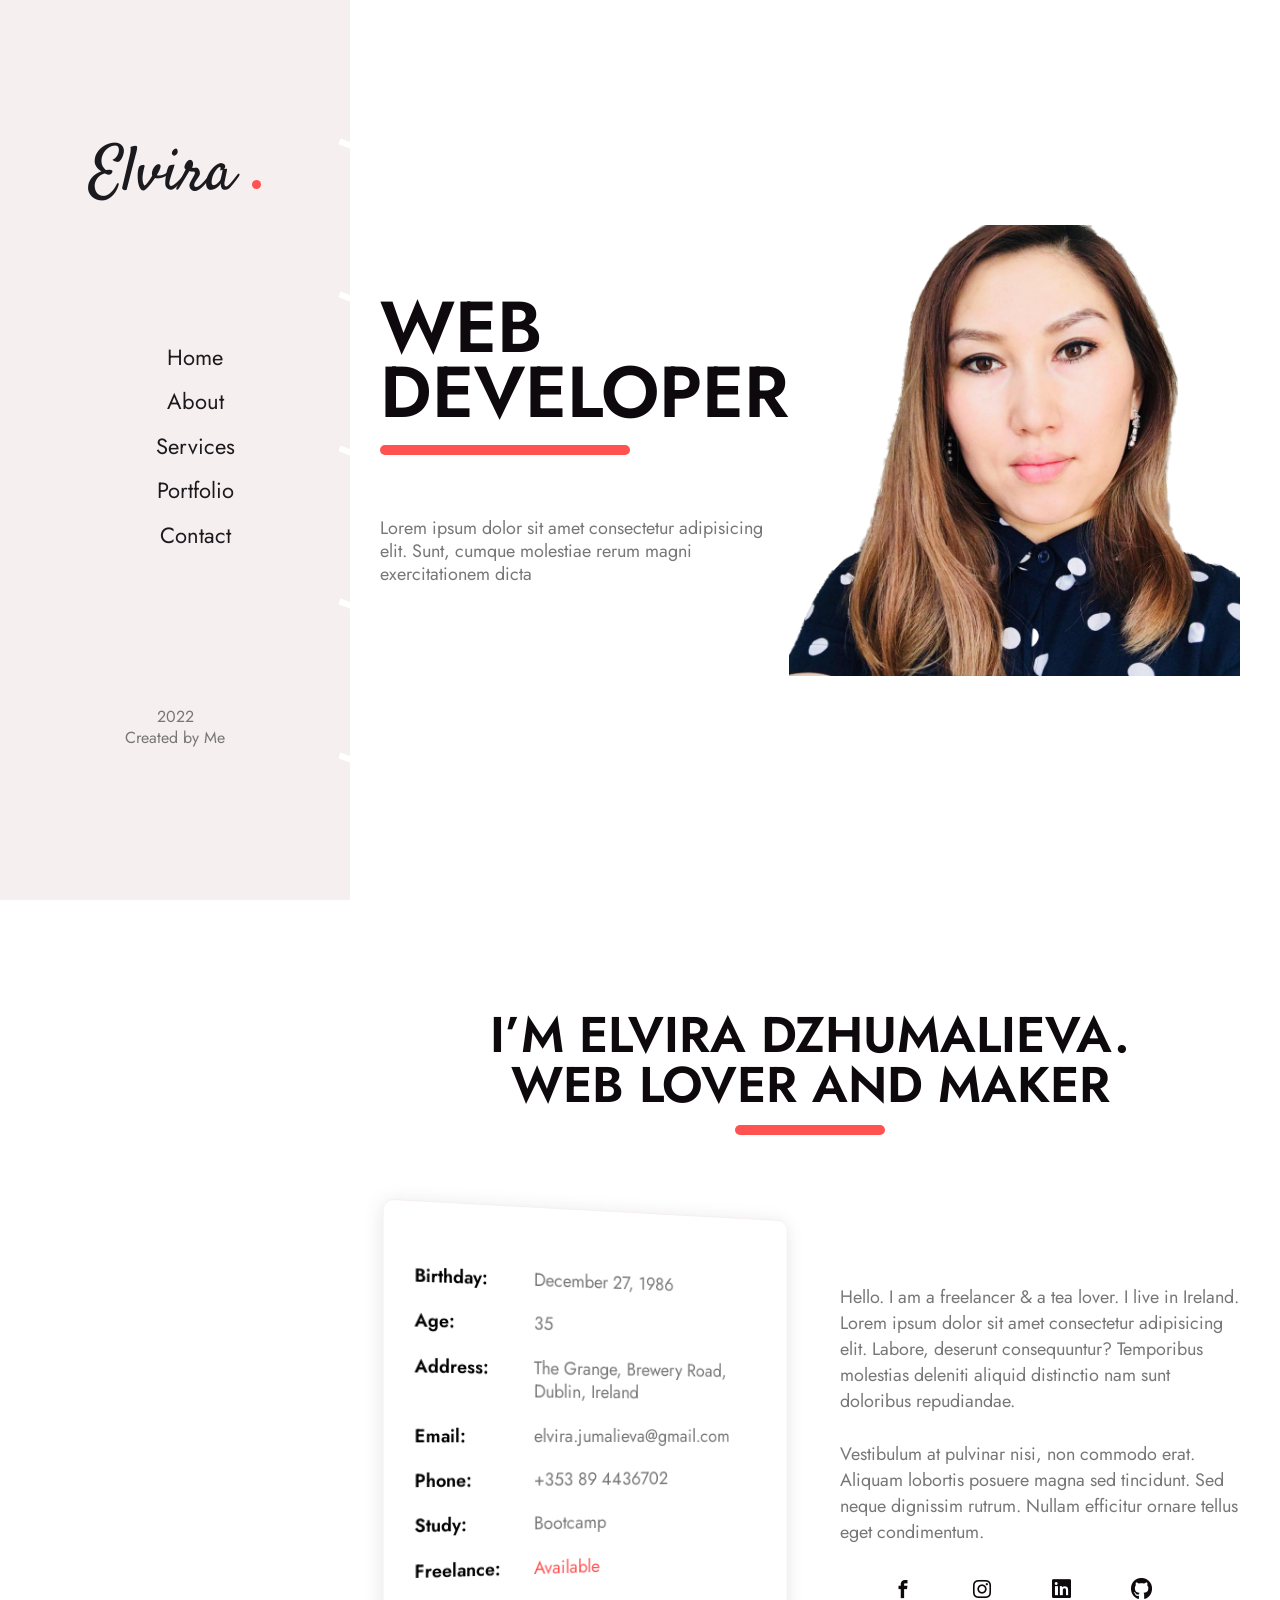
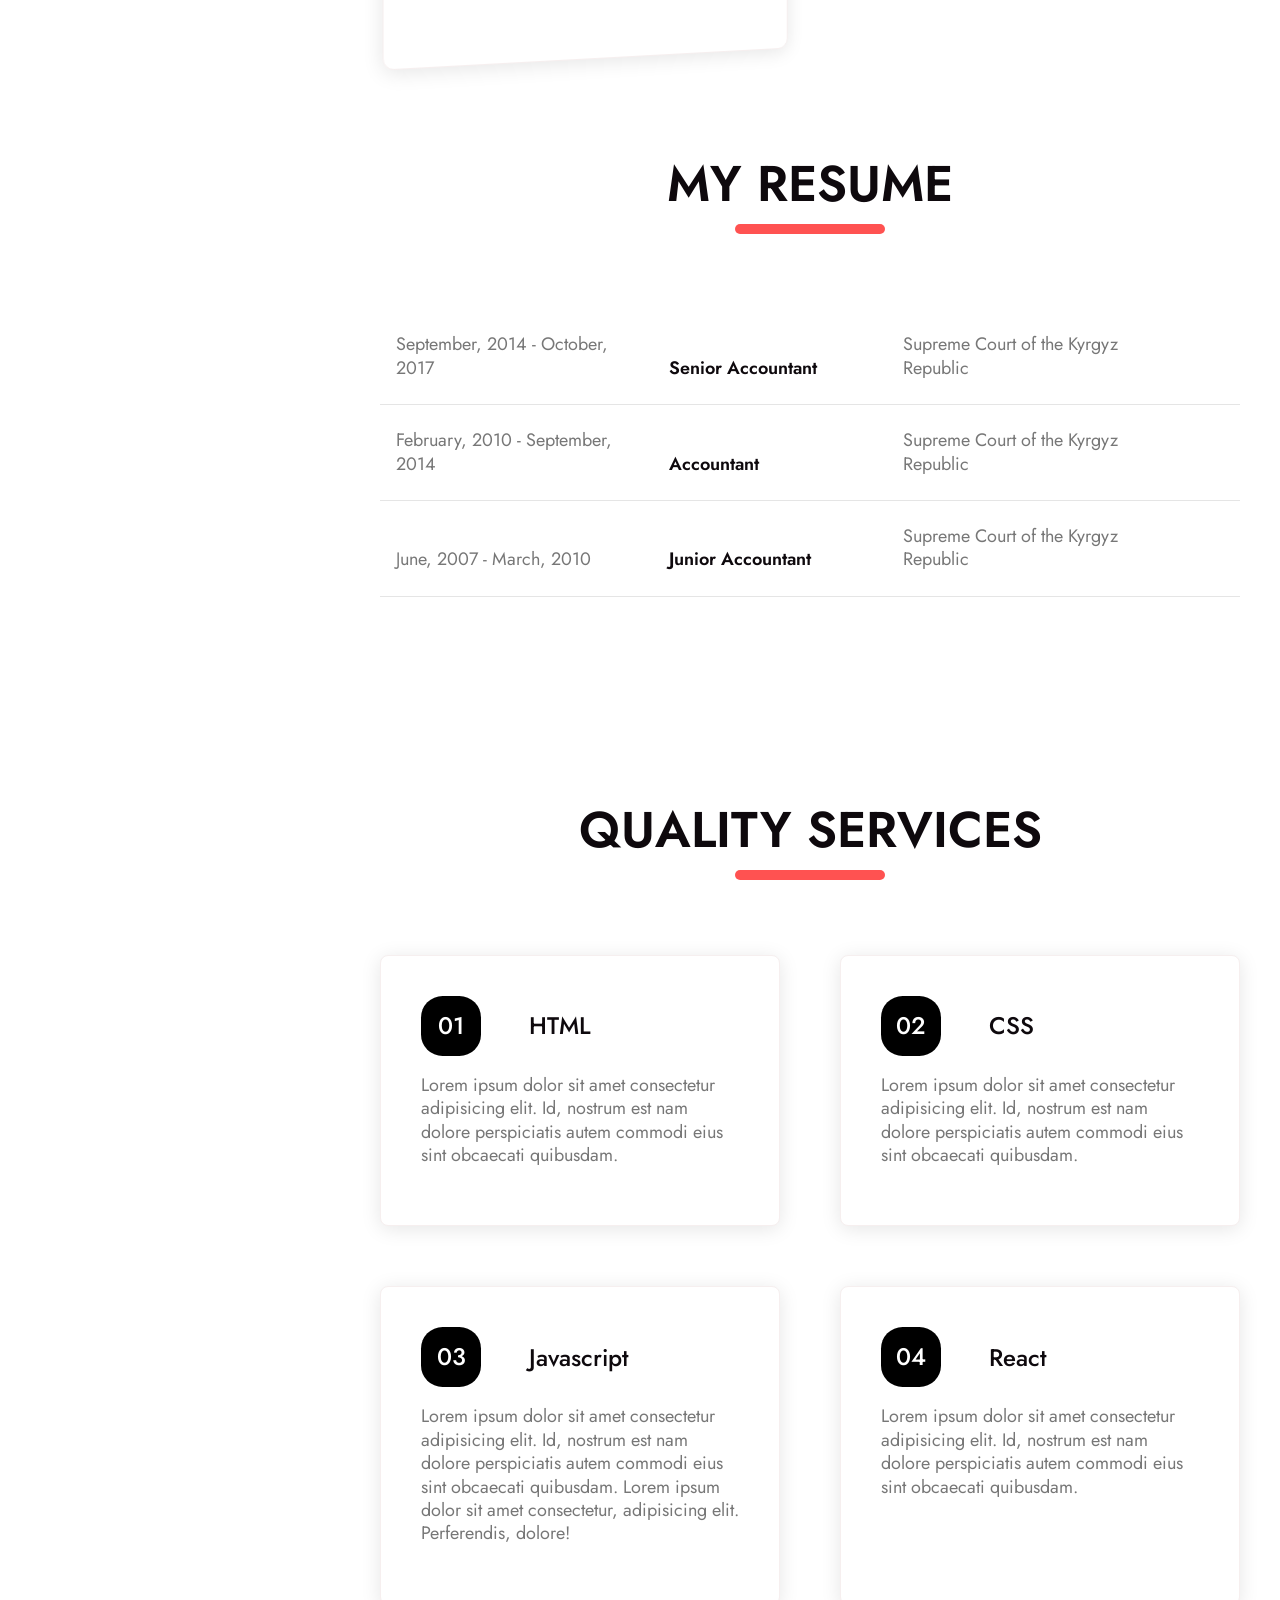
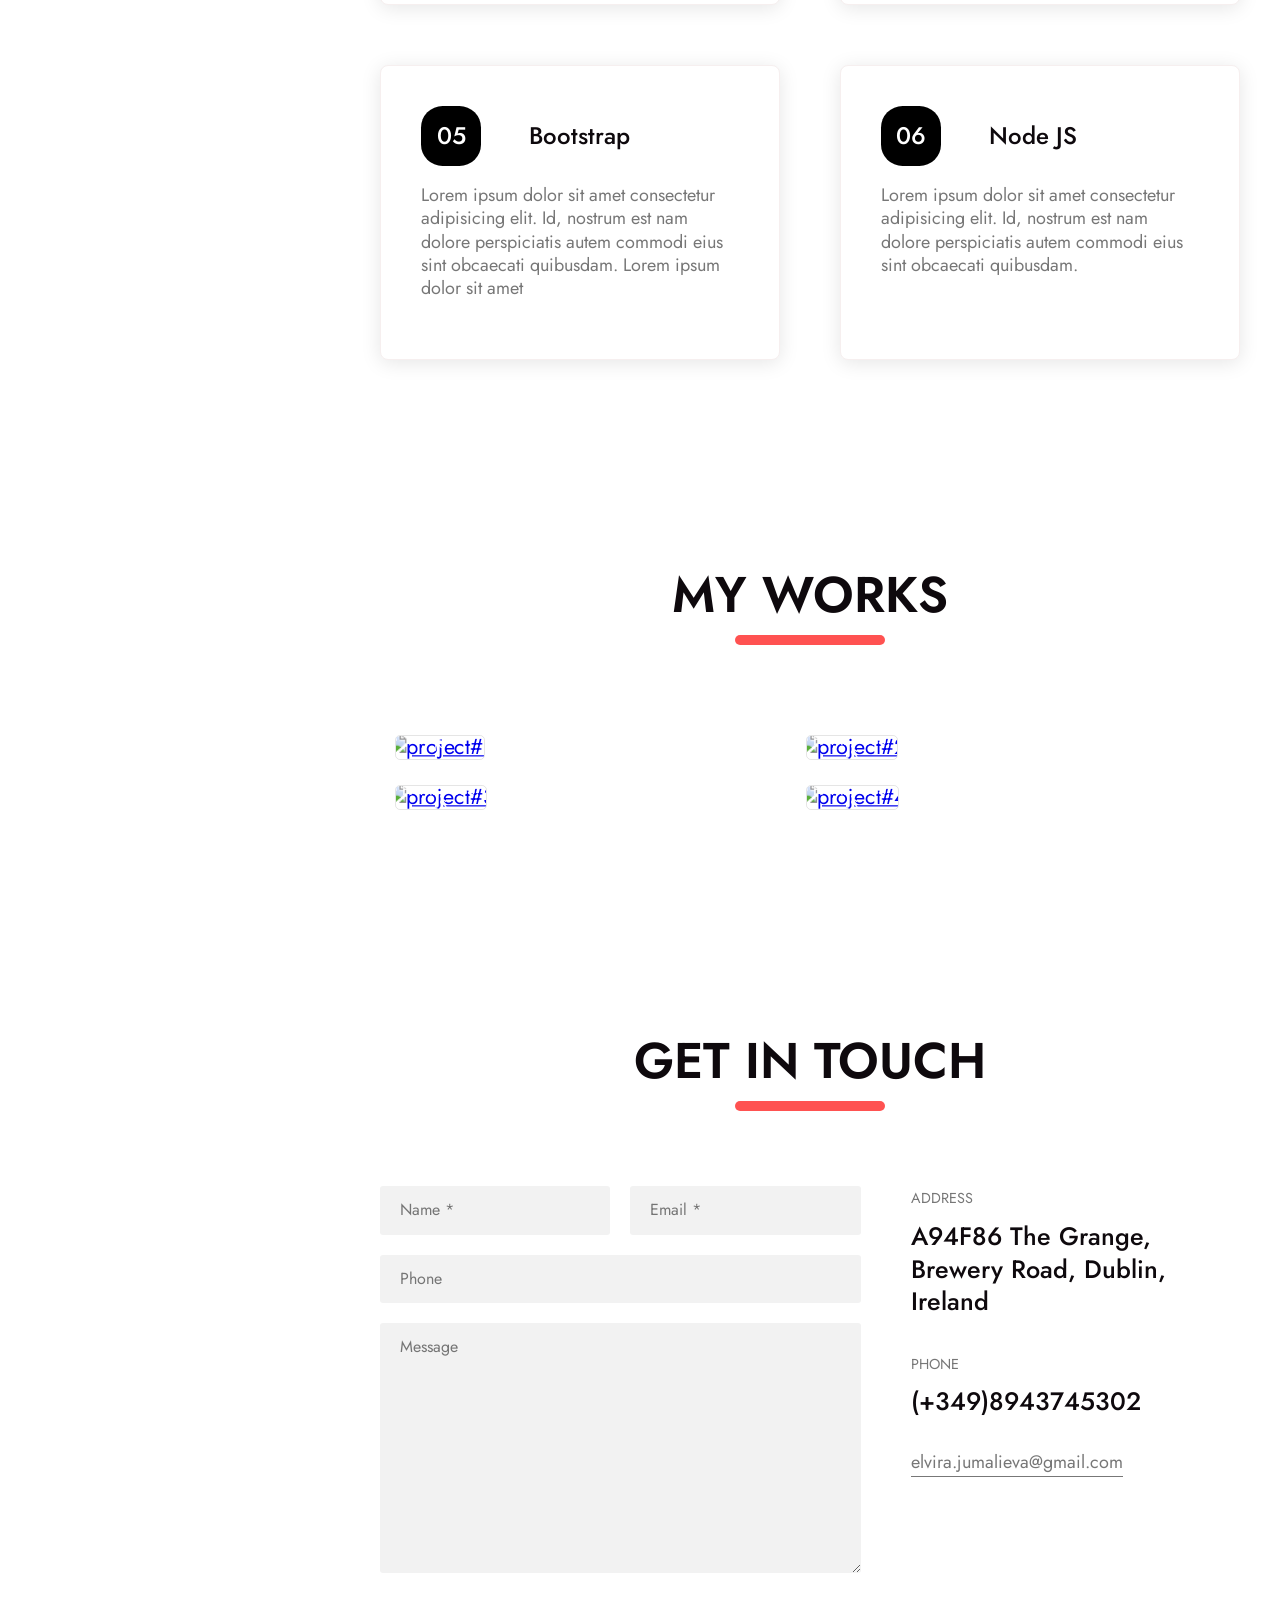
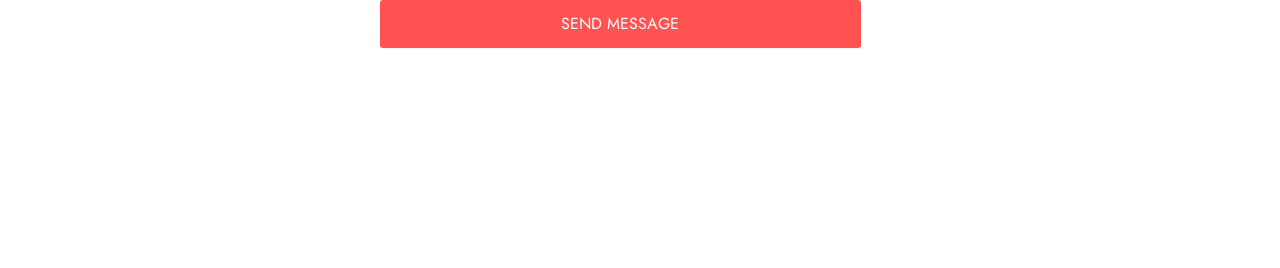
==== portfolio /index.html @ 75a678be "Changed some style" ====
<!DOCTYPE html>
<html lang="en">
  <head>
    <meta charset="UTF-8" />
    <meta http-equiv="X-UA-Compatible" content="IE=edge" />
    <meta name="viewport" content="width=device-width, initial-scale=1.0" />
    <title>Portfolio</title>
    <link rel="preconnect" href="https://fonts.googleapis.com" />
    <link rel="preconnect" href="https://fonts.gstatic.com" crossorigin />
    <link
      href="https://fonts.googleapis.com/css2?family=Jost:wght@400;600&family=Satisfy&display=swap"
      rel="stylesheet"
    />
    <link rel="stylesheet" href="css/style.css" />
    <link rel="stylesheet" href="css/normalize.css" />
    <link rel="stylesheet" href="css/media.css" />
    <link rel="stylesheet" href="fonts/icomoon/fonts.css" />
    <link
      rel="stylesheet"
      href="https://cdnjs.cloudflare.com/ajax/libs/font-awesome/6.1.2/css/all.min.css"
    />
  </head>
  <body>
    <aside class="sidebar">
      <div class="shifter">
        <ul>
          <li><span class="dot"></span></li>
          <li><span class="dot"></span></li>
          <li><span class="dot"></span></li>
          <li><span class="dot"></span></li>
          <li><span class="dot"></span></li>
          <li><span class="dot"></span></li>
          <li><span class="dot"></span></li>
          <li><span class="dot"></span></li>
          <li><span class="dot"></span></li>
        </ul>
      </div>
      <div class="sidebar-in">
        <div class="logo">
          <a class="logo-link" href="index.html">
            Elvira <span class="dot-header"></span>
          </a>
        </div>
        <div class="navigation">
          <ul>
            <li><a href="#home">home</a></li>
            <li><a href="#about">about</a></li>
            <li><a href="#services">services</a></li>
            <li><a href="#portfolio">portfolio</a></li>
            <li><a href="#contact">contact</a></li>
          </ul>
        </div>
        <div class="copyright">
          <p>
            2022 <br />
            Created by Me
          </p>
        </div>
      </div>
    </aside>
    <div class="content">
      <section id="home">
        <div class="container">
          <section class="section-home">
            <div class="home-left">
              <div class="title-holder">
                <h2>Web developer</h2>
              </div>
              <div class="home-left-stick">
                <span></span>
              </div>
              <div class="subtitle">
                <p>
                  Lorem ipsum dolor sit amet consectetur adipisicing elit. Sunt,
                  cumque molestiae rerum magni exercitationem dicta
                </p>
              </div>
            </div>
            <div class="home-right">
              <img
                src="images/30741524_1522421341202464_5599753840556507136_n.png"
                alt="it's me"
                width="500"
                height="500"
              />
            </div>
          </section>
        </div>
      </section>
      <section id="about">
        <div class="container">
          <div class="section-about">
            <div class="title-block">
              <div class="title-fixer">
                <h2>I’m Elvira Dzhumalieva. Web lover and maker</h2>
              </div>
            </div>
            <div class="about-content">
              <div class="about-left perspective-left">
                <div class="left-in">
                  <ul class="about-us">
                    <li>
                      <h5>
                        <span class="about-title">Birthday:</span>
                        <span>December 27, 1986</span>
                      </h5>
                    </li>
                    <li>
                      <h5>
                        <span class="about-title">Age:</span>
                        <span>35</span>
                      </h5>
                    </li>
                    <li>
                      <h5>
                        <span class="about-title">Address:</span>
                        <span>The Grange, Brewery Road, Dublin, Ireland</span>
                      </h5>
                    </li>
                    <li>
                      <h5>
                        <span class="about-title">Email:</span>
                        <span
                          ><a href="mailto:elvira.jumalieva@gmail.com"
                            >elvira.jumalieva@gmail.com</a
                          ></span
                        >
                      </h5>
                    </li>
                    <li>
                      <h5>
                        <span class="about-title">Phone:</span>
                        <span>+353 89 4436702</span>
                      </h5>
                    </li>
                    <li>
                      <h5>
                        <span class="about-title">Study:</span>
                        <span>Bootcamp</span>
                      </h5>
                    </li>
                    <li>
                      <h5>
                        <span class="about-title">Freelance:</span>
                        <span class="special">Available</span>
                      </h5>
                    </li>
                  </ul>
                </div>
              </div>
              <div class="about-right">
                <div class="about-me">
                  <p>
                    Hello. I am a freelancer & a tea lover. I live in Ireland.
                    Lorem ipsum dolor sit amet consectetur adipisicing elit.
                    Labore, deserunt consequuntur? Temporibus molestias deleniti
                    aliquid distinctio nam sunt doloribus repudiandae.
                  </p>
                  <p>
                    Vestibulum at pulvinar nisi, non commodo erat. Aliquam
                    lobortis posuere magna sed tincidunt. Sed neque dignissim
                    rutrum. Nullam efficitur ornare tellus eget condimentum.
                  </p>
                </div>
                <div class="learn-more">
                  <ul>
                    <li>
                      <a href="#" target="_blank"
                        ><span><i class="icon-facebook"></i></span
                      ></a>
                    </li>
                    <li>
                      <a href="#" target="_blank"
                        ><span><i class="icon-instagram"></i></span
                      ></a>
                    </li>
                    <li>
                      <a href="#" target="_blank"
                        ><span><i class="fa-brands fa-linkedin"></i></span
                      ></a>
                    </li>
                    <li>
                      <a href="#" target="_blank"
                        ><span><i class="fa-brands fa-github"></i></span
                      ></a>
                    </li>
                  </ul>
                </div>
              </div>
            </div>
          </div>
        </div>
      </section>
      <section id="resume">
        <div class="container">
          <div class="section-resume">
            <div class="title-block">
              <div class="title-fixer">
                <h2>
                  <span class="animated_text js_ready ready">
                    <span class="text">My resume </span>
                    <span class="line"></span>
                  </span>
                </h2>
              </div>
            </div>
            <div class="resume-list">
              <ul>
                <li class="resume-list-item">
                  <span class="left-text">September, 2014 - October, 2017</span>
                  <span class="middle-text">Senior Accountant</span>
                  <span class="right-text"
                    >Supreme Court of the Kyrgyz Republic</span
                  >
                </li>
                <li class="resume-list-item">
                  <span class="left-text">
                    February, 2010 - September, 2014</span
                  >
                  <span class="middle-text">Accountant</span>
                  <span class="right-text"
                    >Supreme Court of the Kyrgyz Republic</span
                  >
                </li>
                <li class="resume-list-item">
                  <span class="left-text">June, 2007 - March, 2010</span>
                  <span class="middle-text">Junior Accountant</span>
                  <span class="right-text"
                    >Supreme Court of the Kyrgyz Republic</span
                  >
                </li>
              </ul>
            </div>
          </div>
        </div>
      </section>
      <section id="services">
        <div class="container">
          <div class="section-services">
            <div class="title-block">
              <div class="title-fixer">
                <h2>
                  <span class="text">quality services </span>
                  <span class="line"></span>
                </h2>
              </div>
            </div>
            <div class="service-list">
              <ul class="list">
                <li class="list-item">
                  <a href="#">
                    <!-- <span><i class="icon-html5"></i></span>  -->

                    <h4><span class="counter">01</span>HTML</h4>
                    <p class="service-desctiption">
                      Lorem ipsum dolor sit amet consectetur adipisicing elit.
                      Id, nostrum est nam dolore perspiciatis autem commodi eius
                      sint obcaecati quibusdam.
                    </p>
                  </a>
                </li>
                <li class="list-item">
                  <a href="#">
                    <!-- <span><i class="icon-css3"></i></span> -->
                    <h4><span class="counter">02</span>CSS</h4>
                    <p class="service-desctiption">
                      Lorem ipsum dolor sit amet consectetur adipisicing elit.
                      Id, nostrum est nam dolore perspiciatis autem commodi eius
                      sint obcaecati quibusdam.
                    </p>
                  </a>
                </li>
                <li class="list-item">
                  <a href="#">
                    <!-- <span><i class="icon-javascript"></i></span> -->
                    <h4><span class="counter">03</span>Javascript</h4>
                    <p class="service-desctiption">
                      Lorem ipsum dolor sit amet consectetur adipisicing elit.
                      Id, nostrum est nam dolore perspiciatis autem commodi eius
                      sint obcaecati quibusdam. Lorem ipsum dolor sit amet
                      consectetur, adipisicing elit. Perferendis, dolore!
                    </p>
                  </a>
                </li>
                <li class="list-item">
                  <a href="#">
                    <!-- <span><i class="icon-react"></i></span> -->
                    <h4><span class="counter">04</span>React</h4>
                    <p class="service-desctiption">
                      Lorem ipsum dolor sit amet consectetur adipisicing elit.
                      Id, nostrum est nam dolore perspiciatis autem commodi eius
                      sint obcaecati quibusdam.
                    </p>
                  </a>
                </li>
                <li class="list-item">
                  <a href="#">
                    <!-- <span><i class="icon-bootstrap"></i> -->
                    <h4><span class="counter">05</span>Bootstrap</h4>
                    <p class="service-description">
                      Lorem ipsum dolor sit amet consectetur adipisicing elit.
                      Id, nostrum est nam dolore perspiciatis autem commodi eius
                      sint obcaecati quibusdam. Lorem ipsum dolor sit amet
                    </p>
                  </a>
                </li>
                <li class="list-item">
                  <a href="#">
                    <!-- <span><i class="icon-node-dot-js"></i> -->
                    <h4><span class="counter">06</span>Node JS</h4>
                    <p class="service-description">
                      Lorem ipsum dolor sit amet consectetur adipisicing elit.
                      Id, nostrum est nam dolore perspiciatis autem commodi eius
                      sint obcaecati quibusdam.
                    </p>
                  </a>
                </li>
              </ul>
            </div>
          </div>
        </div>
      </section>
      <section id="portfolio">
        <div class="container">
          <div class="section-portfolio">
            <div class="title-block">
              <div class="title-fixer">
                <h2>
                  <span class="animated_text js_ready ready">
                    <span class="text">My Works </span>
                    <span class="line"></span>
                  </span>
                </h2>
              </div>
            </div>
            <div class="portfolio-list">
              <ul class="list">
                <li class="list-item">
                  <a href="#" target="_blank" class="item">
                    <img
                      class="portfolio-img"
                      src="https://images.unsplash.com/photo-1516321318423-f06f85e504b3?ixlib=rb-1.2.1&ixid=MnwxMjA3fDB8MHxzZWFyY2h8Mnx8YnVzaW5lc3N8ZW58MHx8MHx8&auto=format&fit=crop&w=500&q=60"
                      alt="project#1"
                    />
                    <div class="project-overlay">
                      <span class="project-title">IRBP</span>
                      <span class="project-subt">html, css, js</span>
                    </div>
                  </a>
                </li>
                <li class="list-item">
                  <a href="#" target="_blank" class="item">
                    <img
                      src="https://media.istockphoto.com/photos/different-colorful-shapes-wooden-blocks-on-yellow-background-top-view-picture-id1167625993?k=20&m=1167625993&s=612x612&w=0&h=ul2_Cgc-mG_O6AHz7RN3X_gtW3DMQS0NTlLhQpVuV-4="
                      alt="project#2"
                    />
                    <div class="project-overlay">
                      <span class="project-title">Tetris game</span>
                      <span class="project-subt">html, css, js</span>
                    </div>
                  </a>
                </li>
                <li class="list-item">
                  <a href="#" target="_blank" class="item">
                    <img
                      src="https://media.istockphoto.com/photos/studying-foreign-languages-picture-id1318495173?k=20&m=1318495173&s=612x612&w=0&h=5LdOQaShqa4Hk92EX40jFBy1iJg0N1-qrO3eFbvlAWg="
                      alt="project#3"
                    />
                    <div class="project-overlay">
                      <span class="project-title">Lorem, ipsum.</span>
                      <span class="project-subt">html, css, js</span>
                    </div>
                  </a>
                </li>
                <li class="list-item">
                  <a href="#" target="_blank" class="item">
                    <img
                      src="https://images.unsplash.com/photo-1444653614773-995cb1ef9efa?ixlib=rb-1.2.1&ixid=MnwxMjA3fDB8MHxzZWFyY2h8MzZ8fGJ1c2luZXNzfGVufDB8fDB8fA%3D%3D&auto=format&fit=crop&w=500&q=60"
                      alt="project#4"
                    />
                    <div class="project-overlay">
                      <span class="project-title">Lorem, ipsum.</span>
                      <span class="project-subt">html, css, js</span>
                    </div>
                  </a>
                </li>
              </ul>
            </div>
          </div>
        </div>
      </section>
      <section id="contact">
        <div class="container">
          <div class="section-contact">
            <div class="title-block">
              <div class="title-fixer">
                <h2>
                  <span class="animated_text js_ready ready">
                    <span class="text">Get in touch </span>
                    <span class="line"></span>
                  </span>
                </h2>
              </div>
            </div>
            <div class="contact-footer">
              <div class="contact-footer-form">
                <form action="#">
                  <div class="nameEmail">
                    <input
                      id="name"
                      placeholder="Name *"
                      type="text"
                      required
                      name="fname"
                    />
                    <input
                      id="email"
                      placeholder="Email *"
                      type="email"
                      required
                      name="email"
                    />
                  </div>
                  <input type="tel" name="phone" placeholder="Phone" />
                  <textarea
                    name="message"
                    placeholder="Message"
                    class="message"
                  ></textarea>
                  <input type="submit" class="submit" value="send Message" />
                </form>
              </div>
              <div class="contact-footer-address">
                <div class="address-header">
                  <small>Address</small>
                  <h4>A94F86 The Grange, Brewery Road, Dublin, Ireland</h4>
                </div>
                <div class="address-middle">
                  <small>Phone</small>
                  <h4>(+349)8943745302</h4>
                </div>
                <div class="address-footer">
                  <a href="mailto:elvira.jumalieva@gmail.com"
                    >elvira.jumalieva@gmail.com</a
                  >
                </div>
              </div>
            </div>
          </div>
        </div>
      </section>
    </div>
    <script src="app.js"></script>
  </body>
</html>
---- portfolio /css/style.css ----
* {
  box-sizing: border-box;
}
html {
  scroll-behavior: smooth;
}
body {
  font-family: "Jost", sans-serif;
  font-size: 18px;
  line-height: 1.3;
  font-weight: 400;
  color: #777;
}
.container {
  max-width: 1280px;
  padding: 0 40px;
  margin: 0 auto;
}
img {
  max-width: 100%;
  height: 100%;
  object-fit: cover;
  display: block;
}

.sidebar {
  width: 350px;
  position: fixed;
  top: 0;
  left: 0;
  background-color: #f6efef;
  z-index: 20;
  padding: 15vh 20px;
  height: 100%;
}
.shifter ul {
  position: absolute;
  top: 0%;
  right: -1%;
  margin: 0;
  padding: 0;
}
.shifter ul li {
  list-style-type: none;
  padding-top: 130px;
}
.shifter ul li .dot {
  display: inline-block;
  height: 6px;
  width: 15px;
  background-color: #fff;
  transform: rotate(20deg);
}
.sidebar-in {
  display: flex;
  flex-direction: column;
  justify-content: space-between;
  align-items: center;
  text-align: center;
  height: 100%;
}
h2 {
  margin: 0;
}

.dot-header {
  display: inline-block;
  height: 9px;
  width: 9px;
  border-radius: 50%;
  background-color: #ff5251;
}
.logo-link {
  font-family: "Satisfy", cursive;
  font-size: 3.5em;
  text-decoration: none;
  color: #1b1a1f;
}
.navigation ul {
  margin: 0;
}
.navigation ul li {
  list-style: none;
  margin-bottom: 1rem;
}
.sidebar .navigation ul li a {
  text-decoration: none;
  font-size: 22px;
  color: #1b1a1f;
  text-transform: capitalize;
}
.copyright p {
  font-size: 16px;
}

/*                                 HOME                     */
.content {
  padding-left: 340px;
}

.section-home {
  display: flex;
  align-items: center;
}
.section-home .home-left {
  display: flex;
  flex-direction: column;
  width: 52%;
  justify-content: center;
  min-height: 100vh;
}
.section-home h2 {
  font-weight: 600;
  font-size: 4em;
  text-transform: uppercase;
  line-height: 0.9;
  color: #0e090d;
  margin-bottom: 20px;
}
.home-left-stick span {
  display: block;
  border-radius: 25px;
  width: 250px;
  height: 10px;
  background-color: #ff5251;
  max-width: 62%;
  margin-bottom: 44px;
}
/*                                  ABOUT                                     */
.section-about {
  padding: 110px 0 0 0;
}

.title-block {
  margin-bottom: 70px;
}
.title-block h2 {
  margin: 0;
  padding: 0;
  font-size: calc(30px + 1.57vw);
  line-height: 1;
  font-weight: 600;
  text-transform: uppercase;
  color: #0e090d;
  text-align: center;
}
.title-block .title-fixer {
  position: relative;
  max-width: 720px;
  margin: 0 auto;
  padding-bottom: 30px;
}
.title-block .title-fixer::after {
  content: "";
  position: absolute;
  left: 50%;
  bottom: 0;
  transform: translate(-50%, -50%);
  border-radius: 25px;
  width: 150px;
  height: 10px;
  background-color: #ff5251;
}
.section-about .about-content {
  display: flex;
  align-items: center;
  width: 100%;
}
.section-about .about-left {
  width: 50%;
  padding-right: 30px;
  border: 1px solid #f6efef;
  border-radius: 0.6em;
  box-shadow: 0 3px 20px rgb(0 0 0 / 0.1);
  background-color: #fff;
}
.perspective-left {
  transform: perspective(1500px) rotateY(20deg);
  transition: transform 1s ease 0s;
}
.perspective-left:hover {
  transform: perspective(3000px) rotateY(0deg);
}

.section-about .left-in {
  padding: 60px 30px 60px;
}
.section-about .about-left ul {
  margin: 0;
  padding: 0;
  list-style-type: none;
}
.section-about .about-left li {
  margin-bottom: 20px;
}
.section-about .about-left h5 {
  display: flex;
  font-size: 18px;
  font-weight: 600;
  margin: 0;
}
.section-about .about-left .about-title {
  display: inline-block;
  color: #000;
  min-width: 100px;
  margin-right: 20px;
  font-weight: 600;
}
.section-about .about-left span {
  color: #777;
  font-weight: 400;
}
.section-about .about-left a {
  text-decoration: none;
  color: currentColor;
  border-bottom: 1px solid transparent;
}
.section-about .about-left .about-us span a:hover {
  border-bottom-color: #000;
  color: #000;
}
.about-left .about-us .special {
  color: #ff5251;
}
.section-about .about-right {
  width: 50%;
  padding-left: 30px;
}

.section-about .about-me {
  padding-bottom: 33px;
}
.about-me p {
  font-size: 18px;
  font-weight: 400;
  color: #777;
  line-height: 26px;
  margin-bottom: 27px;
}
.about-me p:last-child {
  margin-bottom: 0;
}
.learn-more ul {
  margin: 0;
  padding: 0;
}
.learn-more li {
  display: inline-block;
  padding-left: 3em;
}
.learn-more a {
  position: relative;
  color: #0e090d;
  text-decoration: none;
  display: block;
  width: 20px;
  height: 20px;
}
.fa-github,
.fa-linkedin {
  font-size: 22px;
}
.learn-more a:hover {
  color: #fff;
}
.learn-more a span {
  position: relative;
  z-index: 5;
}
.learn-more a::after {
  position: absolute;
  border-radius: 50%;
  content: "";
  top: -11px;
  left: -11px;
  bottom: -11px;
  right: -11px;
  background-color: transparent;
  transition: all 0.4s ease;
  z-index: 2;
  transform: scale(0.8);
}
.learn-more a:hover:after {
  background-color: #0e090d;
  transform: scale(1);
}
/*                                     SERVICE                                  */
.section-services {
  padding: 150px 0 0 0;
}
.section-services .list {
  list-style-type: none;
  display: flex;
  flex-wrap: wrap;
  margin: 0;
  padding: 0;
}
.section-services .list-item {
  width: 50%;
  margin-bottom: 60px;
}

.section-services .list-item:nth-of-type(even) {
  padding-left: 30px;
}
.section-services .list-item:nth-of-type(odd) {
  padding-right: 30px;
}

.section-services .list-item a {
  text-decoration: none;
  display: inline-block;
  color: #777;
  padding: 40px;
  border: 1px solid #f6efef;
  border-radius: 0.5rem;
  background-color: #fff;
  height: 100%;
  box-shadow: 0 3px 20px rgb(0 0 0 / 0.1);
  border-radius: 8px;
}
.section-services .list-item a:hover {
  box-shadow: 0 3px 15px rgb(0 0 0 / 0.2);
}
.list-item h4 {
  margin: 0;
  font-weight: 500;
  font-size: 24px;
  width: 100%;
  margin-bottom: 17px;
  color: #0e090d;
  display: flex;
  align-items: center;
  gap: 2em;
}
.list-item h4 .counter {
  display: inline-block;
  background-color: #000;
  color: #fff;
  width: 60px;
  height: 60px;
  border-radius: 0.9em;
  line-height: 60px;
  text-align: center;
}
.icon-html5,
.icon-node-dot-js,
.icon-bootstrap,
.icon-react,
.icon-javascript,
.icon-css3 {
  position: relative;
  font-size: 50px;
  top: 17%;
  left: 16%;
}
.icon-javascript,
.icon-bootstrap,
.icon-node-dot-js {
  left: 7%;
}
/*                                     RESUME                                  */
.section-resume {
  padding: 100px 0 40px 0;
}
.resume-list ul {
  padding: 0;
}
.resume-list li {
  list-style: none;
  padding: 1.5rem 1rem;
  border-bottom: 1px solid #e5e5e5;
  transition: all 0.75s ease-in-out;
}
.resume-list .middle-text {
  font-weight: 600;
  color: #0e090d;
  padding-left: 20px;
}

.resume-list li > span {
  display: inline-block;
  width: 30%;
}

.resume-list ul li:hover {
  background-color: #f6efef;
  cursor: pointer;
}

/*                        PORTFOLIO                              */
.section-portfolio {
  padding: 150px 0 55px;
}
.portfolio-list {
  padding: 15px;
}
.portfolio-list .item {
  display: inline-block;
  position: relative;
  max-width: 500px;
  max-height: 500px;
  border: 1px solid rgb(0, 0, 0, 0.1);
  border-radius: 5px;
  text-align: center;
  overflow: hidden;
}
.portfolio-list .item img {
  transform: scale(1.2);
}
.portfolio-list .item .project-overlay {
  width: 100%;
  height: 100%;
  background-color: rgba(0, 0, 0, 0.7);
  position: absolute;
  top: -100%;
  left: 0;
  transition: all 0.6s ease-in-out;
}
.portfolio-list .item:hover .project-overlay {
  top: 0;
}
.portfolio-list .item:hover img {
  transform: scale(1);
  transition: all 0.6s ease-in-out;
}
.portfolio-list .item:hover {
  overflow: hidden;
}

.portfolio-list .list {
  margin: 0;
  padding: 0;
  list-style-type: none;
  display: flex;
  flex-wrap: wrap;
  gap: 1em 0.7em;
}
.portfolio-list .list li {
  width: 48%;
}

.item .portfolio-img {
  border-radius: 5px;
  display: block;
}
.project-overlay {
  display: flex;
  flex-direction: column;
  justify-content: center;
  align-items: center;
}
.project-title,
.project-subt {
  margin-bottom: 9px;
  display: block;
  color: #fff;
  line-height: 1;
  text-transform: uppercase;
}
.project-title {
  font-size: 24px;
}
.project-subt {
  font-size: 15px;
}

/*                            CONTACT                                        */
.section-contact {
  padding: 150px 0 200px 0;
}
.contact-footer {
  display: flex;
}

.contact-footer-form {
  width: 100%;
}

.nameEmail {
  display: flex;
}
#name,
#email {
  width: 50%;
}
#email {
  margin-left: 20px;
}
.contact-footer-form input {
  background-color: #f2f2f2;
  width: 100%;
  padding: 15px 20px;
  margin-bottom: 20px;
  border: none;
  border-radius: 3px;
  font-size: 1rem;
  font-weight: 400;
}
.contact-footer-form textarea {
  width: 100%;
  padding: 15px 20px;
  background-color: #f2f2f2;
  border: none;
  border-radius: 3px;
  min-height: 250px;
  max-height: 500px;
  font-size: 1rem;
  font-weight: 400;
}
.contact-footer-form input[type="submit"] {
  background-color: #ff5251;
  color: #fffeff;
  text-transform: uppercase;
  margin-top: 20px;
}

.contact-footer-address {
  padding-left: 50px;
}
.contact-footer-address small {
  margin: 0;
  text-transform: uppercase;
}
.contact-footer-address h4 {
  color: #0e090d;
  font-size: 1.4em;
  font-weight: 500;
  margin-top: 10px;
}

.contact-footer-address a {
  color: #777;
  padding-bottom: 1px;
  border-bottom: 1px solid #777;
  text-decoration: none;
}
---- portfolio /css/media.css ----
@media screen and (max-width: 1024px) {
  .sidebar {
    display: none;
  }
  .content {
    padding-left: 20px;
  }
}
---- portfolio /fonts/icomoon/fonts.css ----
@font-face {
  font-family: "icomoon";
  src: url("fonts/icomoon.eot?vk9i86");
  src: url("fonts/icomoon.eot?vk9i86#iefix") format("embedded-opentype"),
    url("fonts/icomoon.ttf?vk9i86") format("truetype"),
    url("fonts/icomoon.woff?vk9i86") format("woff"),
    url("fonts/icomoon.svg?vk9i86#icomoon") format("svg");
  font-weight: normal;
  font-style: normal;
  font-display: block;
}

[class^="icon-"],
[class*=" icon-"] {
  /* use !important to prevent issues with browser extensions that change fonts */
  font-family: "icomoon" !important;
  speak: never;
  font-style: normal;
  font-weight: normal;
  font-variant: normal;
  text-transform: none;
  line-height: 1;

  /* Better Font Rendering =========== */
  -webkit-font-smoothing: antialiased;
  -moz-osx-font-smoothing: grayscale;
}

.icon-node-dot-js:before {
  content: "\e900";
  color: #393;
}
.icon-bootstrap:before {
  content: "\e901";
  color: #563d7c;
}
.icon-react:before {
  content: "\e902";
  color: #61dafb;
}
.icon-javascript:before {
  content: "\e903";
  color: #f7df1e;
}
.icon-css3:before {
  content: "\e904";
  color: #1572b6;
}
.icon-html5:before {
  content: "\e905";
  color: #e34f26;
}
.icon-facebook:before {
  content: "\ea90";
}
.icon-instagram:before {
  content: "\ea92";
}
.icon-twitter:before {
  content: "\ea96";
}
.icon-github:before {
  content: "\eab0";
}
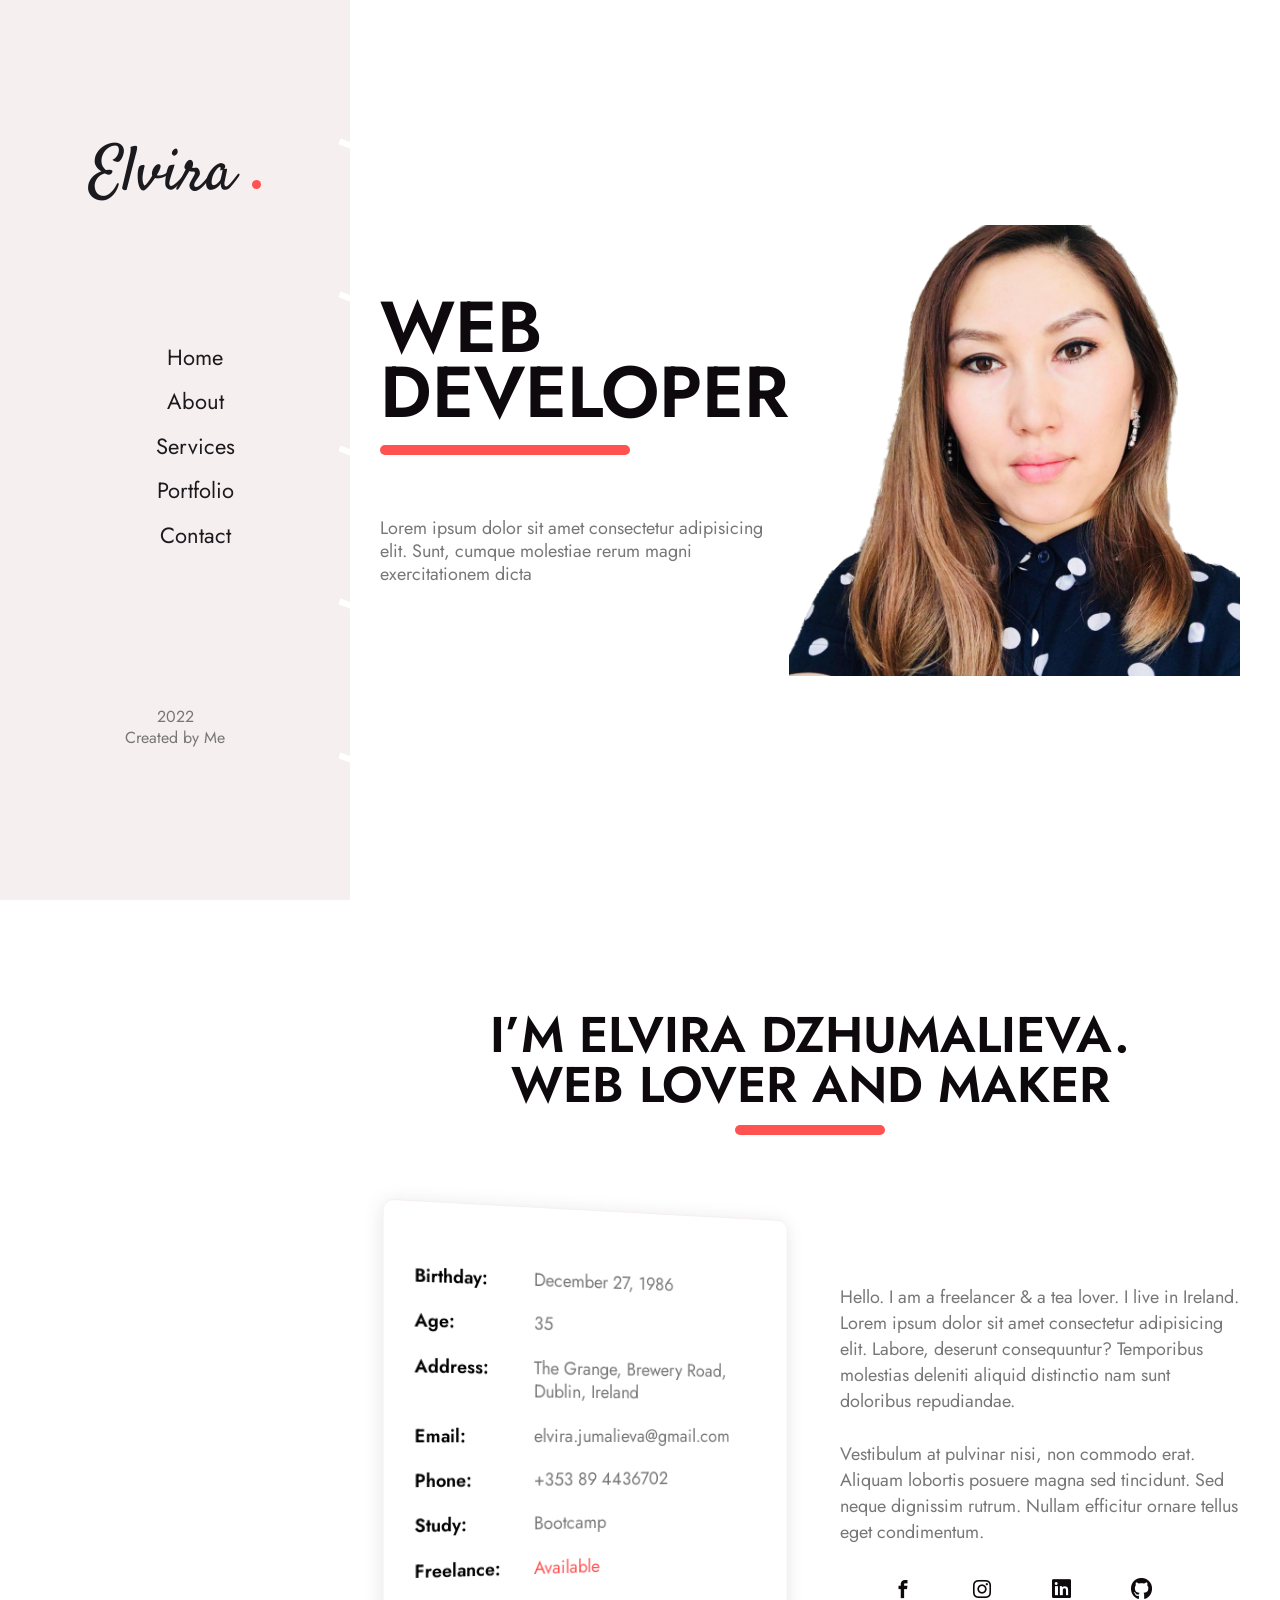
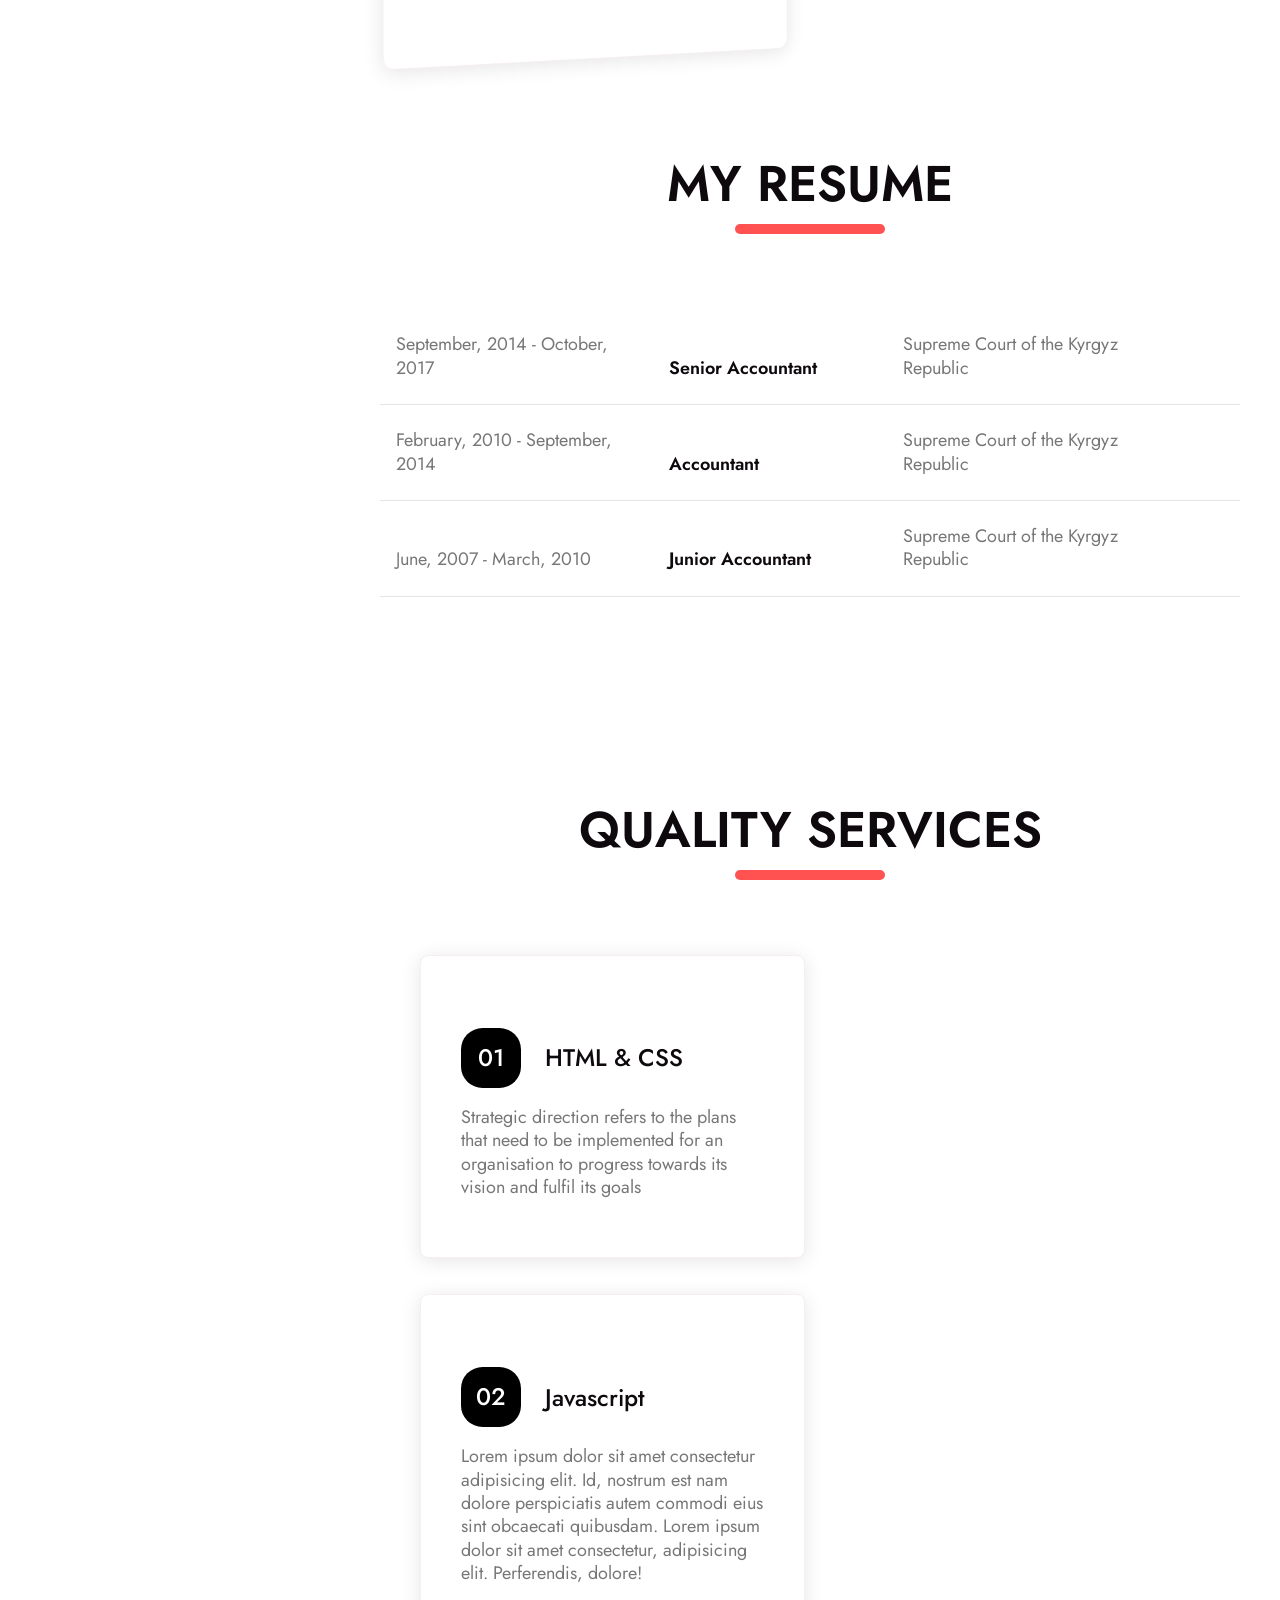
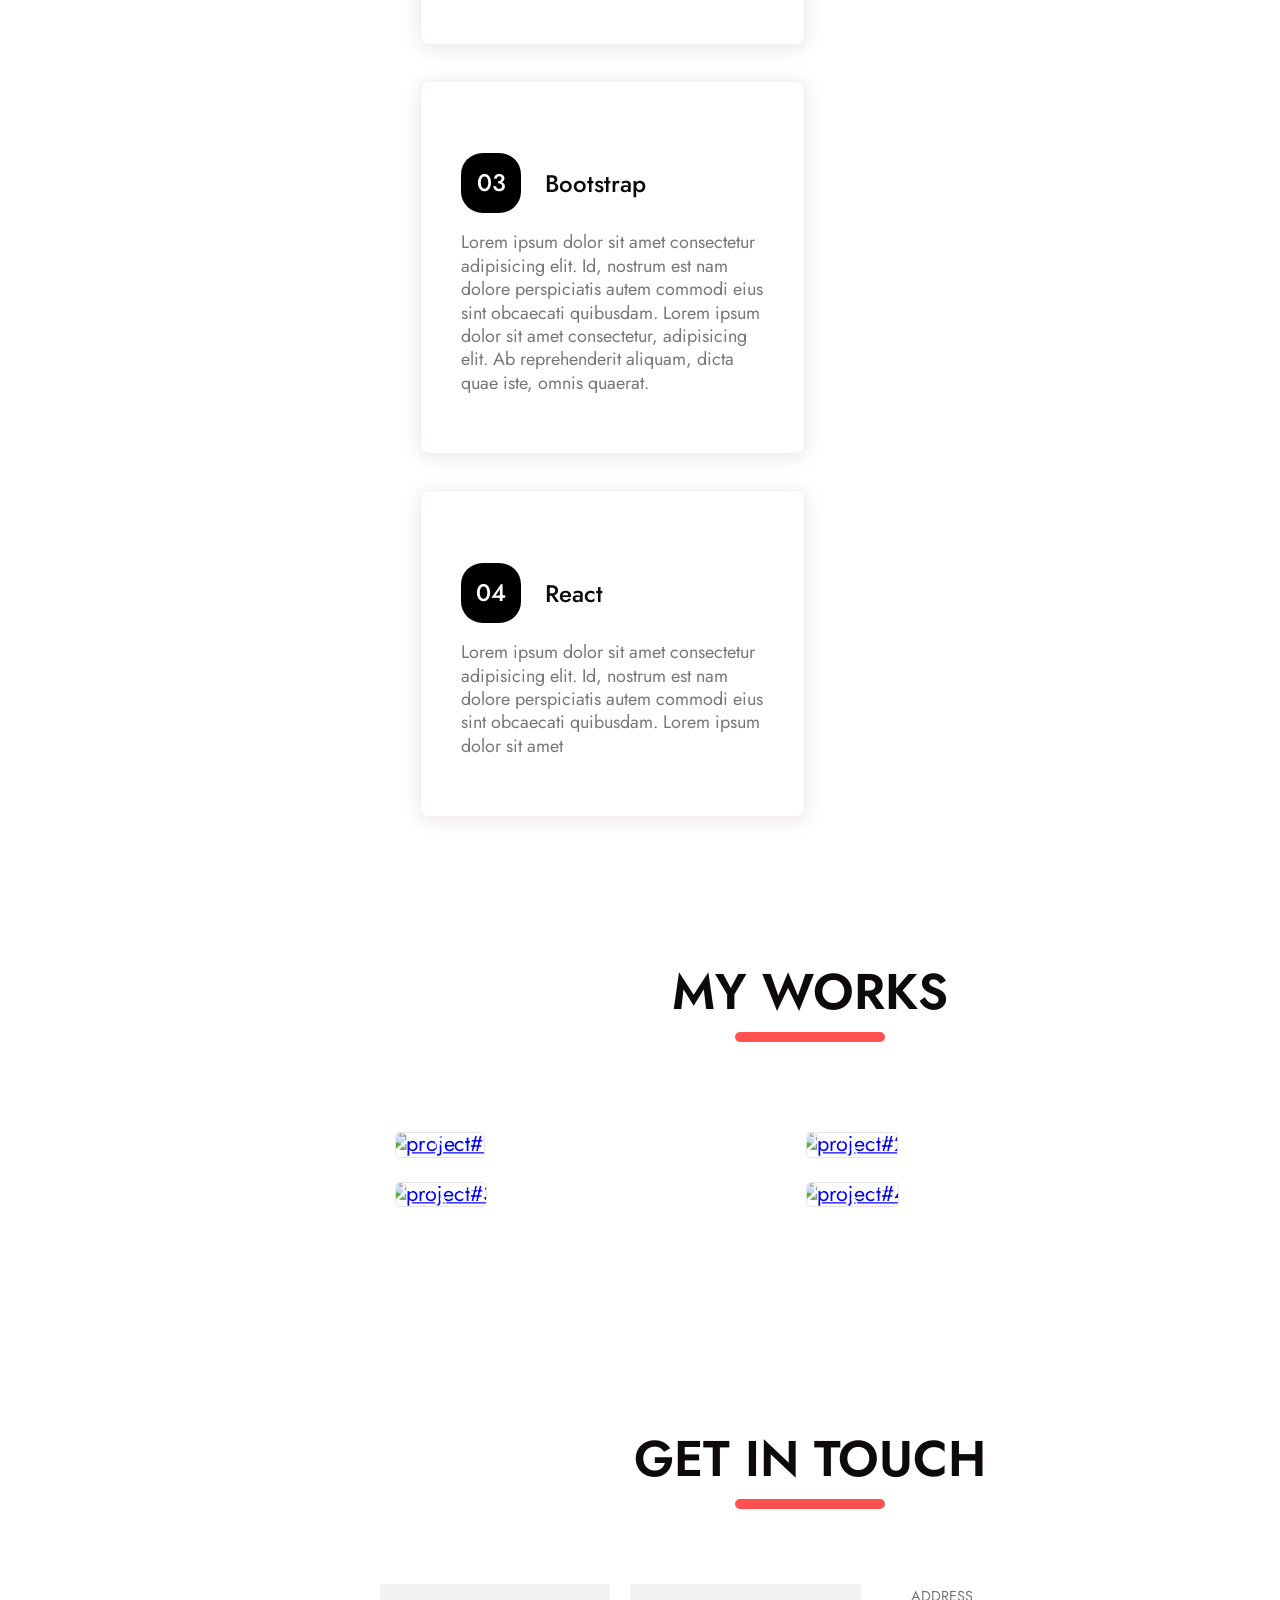
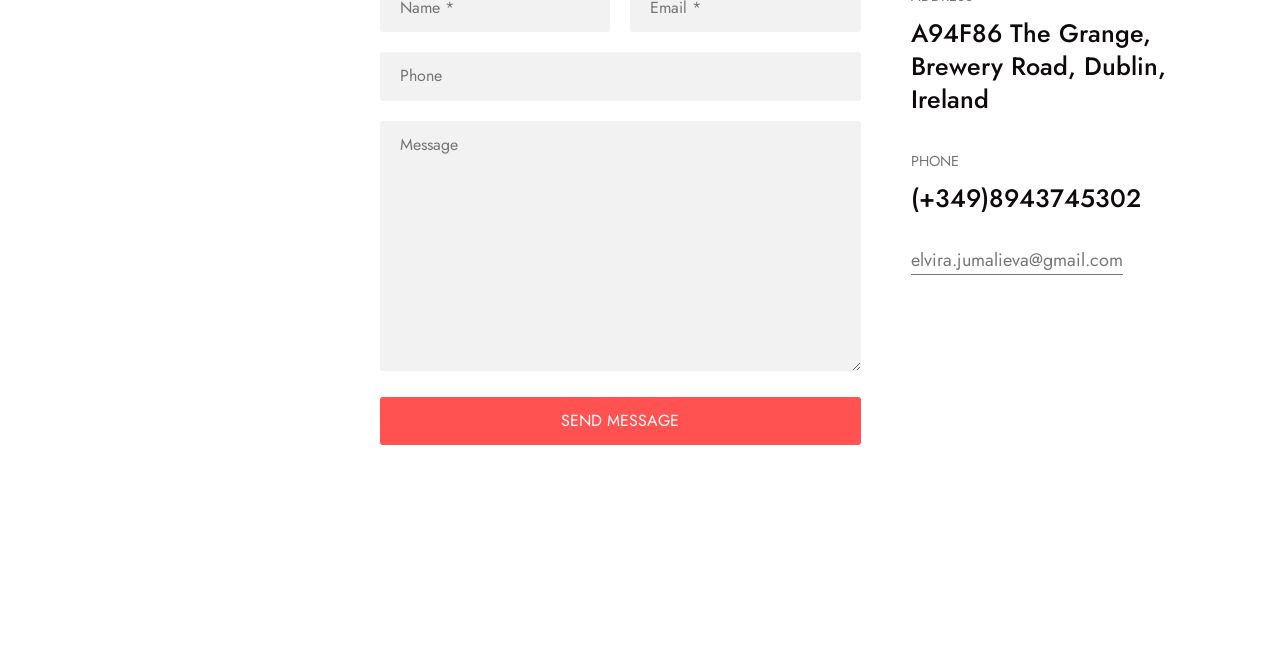
==== commit 35997b52: "Add js to the block Services" ====
--- a/portfolio /index.html
+++ b/portfolio /index.html
@@ -245,78 +245,119 @@
                 </h2>
               </div>
             </div>
-            <div class="service-list">
-              <ul class="list">
-                <li class="list-item">
-                  <a href="#">
-                    <!-- <span><i class="icon-html5"></i></span>  -->
-
-                    <h4><span class="counter">01</span>HTML</h4>
-                    <p class="service-desctiption">
-                      Lorem ipsum dolor sit amet consectetur adipisicing elit.
-                      Id, nostrum est nam dolore perspiciatis autem commodi eius
-                      sint obcaecati quibusdam.
+            <div class="service-lists">
+              <ul class="service-list">
+                 <li class="service-list-item" data-content = "content-1">
+                   <h4><span class="counter">01</span>HTML & CSS</h4>
+                   <p class="service-description">
+                     Strategic direction refers to the plans that need to be implemented for an organisation to progress towards its vision and fulfil its goals
+                   </p>
+                 </li>
+                 <li class="service-list-item" data-content = "content-2">
+                     <h4><span class="counter">02</span>Javascript</h4>
+                     <p class="service-description">
+                       Lorem ipsum dolor sit amet consectetur adipisicing elit. Id,
+                       nostrum est nam dolore perspiciatis autem commodi eius sint
+                       obcaecati quibusdam. Lorem ipsum dolor sit amet consectetur,
+                       adipisicing elit. Perferendis, dolore!
+                     </p>
+                   </a>
+                 </li>
+                 <li class="service-list-item" data-content = "content-3">
+                     <h4><span class="counter">03</span>Bootstrap</h4>
+                     <p class="service-description">
+                       Lorem ipsum dolor sit amet consectetur adipisicing elit. Id,
+                       nostrum est nam dolore perspiciatis autem commodi eius sint
+                       obcaecati quibusdam.
+                       Lorem ipsum dolor sit amet consectetur, adipisicing elit. Ab reprehenderit aliquam, dicta quae iste, omnis quaerat.
+                     </p>
+                   </a>
+                 </li>
+                 <li class="service-list-item" data-content = "content-4">
+                     <h4><span class="counter">04</span>React</h4>
+                     <p class="service-description">
+                       Lorem ipsum dolor sit amet consectetur adipisicing elit. Id,
+                       nostrum est nam dolore perspiciatis autem commodi eius sint
+                       obcaecati quibusdam. Lorem ipsum dolor sit amet
+                     </p>
+                   </a>
+                 </li>
+               </ul>
+               <div class="content-list">
+                 <div class="content-inner" id="content-1">
+                     <h3>HTML & CSS</h3>
+                     <p>Creating a solid strategy that outlines your company's direction can help you increase its efficiency, lower stress and help improve its profitability. Knowing the various types of strategic direction can help you create a more comprehensive strategic direction overall. In this article, we define strategic direction, list the types of strategic direction and provide you with the steps for setting a strategic direction.</p>
+                     <p>Strategic direction refers to the foundational ideas or actions that allow for greater consistency in strategy over time. It ultimately helps a company achieve its vision and helps it fulfill the goals of its organizational strategy. It also helps unite a company's strategies and provides for greater stability into the future. When an organization has a strategic direction, it helps determine the company's objectives and how it plans to accomplish them, it helps determine the required resources and it helps identify how an organization needs to operate in order to find success.
+                     </p>
+                     <p>Lorem ipsum dolor, sit amet consectetur adipisicing elit. Blanditiis, incidunt. Magnam itaque recusandae temporibus accusamus. Vel soluta, temporibus ducimus eligendi enim autem voluptatem molestias ipsa expedita amet reprehenderit perferendis dignissimos!</p>
+                     <p>Lorem ipsum dolor, sit amet consectetur adipisicing elit. Blanditiis, incidunt. Magnam itaque recusandae temporibus accusamus.
+                       Lorem ipsum dolor sit amet consectetur adipisicing elit. Dolore, blanditiis et commodi alias eaque esse animi distinctio suscipit soluta debitis odio deleniti laboriosam consequatur, corporis, rem repudiandae reiciendis nulla magnam?
+                     </p>
+                     <p>Lorem ipsum dolor, sit amet consectetur adipisicing elit. Blanditiis, incidunt. Magnam itaque recusandae temporibus accusamus.
+                      Lorem ipsum dolor sit amet consectetur adipisicing elit. Dolore, blanditiis et commodi alias eaque esse animi distinctio suscipit soluta debitis odio deleniti laboriosam consequatur, corporis, rem repudiandae reiciendis nulla magnam?
+                      Lorem ipsum dolor sit amet consectetur adipisicing elit. Ipsam nobis voluptatum nostrum commodi modi dignissimos magnam reprehenderit similique quaerat earum.
                     </p>
-                  </a>
-                </li>
-                <li class="list-item">
-                  <a href="#">
-                    <!-- <span><i class="icon-css3"></i></span> -->
-                    <h4><span class="counter">02</span>CSS</h4>
-                    <p class="service-desctiption">
-                      Lorem ipsum dolor sit amet consectetur adipisicing elit.
-                      Id, nostrum est nam dolore perspiciatis autem commodi eius
-                      sint obcaecati quibusdam.
-                    </p>
-                  </a>
-                </li>
-                <li class="list-item">
-                  <a href="#">
-                    <!-- <span><i class="icon-javascript"></i></span> -->
-                    <h4><span class="counter">03</span>Javascript</h4>
-                    <p class="service-desctiption">
-                      Lorem ipsum dolor sit amet consectetur adipisicing elit.
-                      Id, nostrum est nam dolore perspiciatis autem commodi eius
-                      sint obcaecati quibusdam. Lorem ipsum dolor sit amet
-                      consectetur, adipisicing elit. Perferendis, dolore!
-                    </p>
-                  </a>
-                </li>
-                <li class="list-item">
-                  <a href="#">
-                    <!-- <span><i class="icon-react"></i></span> -->
-                    <h4><span class="counter">04</span>React</h4>
-                    <p class="service-desctiption">
-                      Lorem ipsum dolor sit amet consectetur adipisicing elit.
-                      Id, nostrum est nam dolore perspiciatis autem commodi eius
-                      sint obcaecati quibusdam.
-                    </p>
-                  </a>
-                </li>
-                <li class="list-item">
-                  <a href="#">
-                    <!-- <span><i class="icon-bootstrap"></i> -->
-                    <h4><span class="counter">05</span>Bootstrap</h4>
-                    <p class="service-description">
-                      Lorem ipsum dolor sit amet consectetur adipisicing elit.
-                      Id, nostrum est nam dolore perspiciatis autem commodi eius
-                      sint obcaecati quibusdam. Lorem ipsum dolor sit amet
-                    </p>
-                  </a>
-                </li>
-                <li class="list-item">
-                  <a href="#">
-                    <!-- <span><i class="icon-node-dot-js"></i> -->
-                    <h4><span class="counter">06</span>Node JS</h4>
-                    <p class="service-description">
-                      Lorem ipsum dolor sit amet consectetur adipisicing elit.
-                      Id, nostrum est nam dolore perspiciatis autem commodi eius
-                      sint obcaecati quibusdam.
-                    </p>
-                  </a>
-                </li>
-              </ul>
-            </div>
+                 </div>
+                 <div class="content-inner" id="content-2">
+                     <h3>Javascript</h3>
+                     <p>Although a logo is only one of the elements of branding, it will most likely appear on the majority of touchpoints with customers and other stakeholders, such as the website, brochures, stationery, product, packaging, ads, uniforms, stores, and so on.
+                     </p>
+                     <p>SA logo can therefore be considered as one of the main graphic elements that allow people to quickly identify an organization, its products, and services. And quite often, it will be the first thing people will use to identify you.
+                     </p>
+                    
+                   <p>
+                     When combined, a well-designed logo and an effective branding strategy help organizations reach their audiences in an effective way, but also create a resilient, industry-leading brand. If you are an entrepreneur and looking into building a new brand, don’t underestimate the importance of a well-designed logo, aligned to your overall branding strategy. It will be a rewarding investment for your brand and organization in the long term.
+                   </p>
+                   <p>
+                     When combined, a well-designed logo and an effective branding strategy help organizations reach their audiences in an effective way, but also create a resilient, industry-leading brand. If you are an entrepreneur and looking into building a new brand, don’t underestimate the importance of a well-designed logo, aligned to your overall branding strategy. It will be a rewarding investment for your brand and organization in the long term.
+                   </p>
+                   <p>Lorem ipsum dolor, sit amet consectetur adipisicing elit. Blanditiis, incidunt. Magnam itaque recusandae temporibus accusamus.
+                    Lorem ipsum dolor sit amet consectetur adipisicing elit. Dolore, blanditiis et commodi alias eaque esse animi distinctio suscipit soluta debitis odio deleniti laboriosam consequatur, corporis, rem repudiandae reiciendis nulla magnam?
+                    Lorem ipsum dolor sit amet consectetur adipisicing elit. Ipsam nobis voluptatum nostrum commodi modi dignissimos magnam reprehenderit similique quaerat earum.
+                  </p>
+                 </div>
+                 <div class="content-inner" id="content-3">
+                   <h3>Bootstrap</h3>
+                   <p>Although a logo is only one of the elements of branding, it will most likely appear on the majority of touchpoints with customers and other stakeholders, such as the website, brochures, stationery, product, packaging, ads, uniforms, stores, and so on.
+                   </p>
+                   <p>SA logo can therefore be considered as one of the main graphic elements that allow people to quickly identify an organization, its products, and services. And quite often, it will be the first thing people will use to identify you.
+                   </p>
+                  
+                 <p>
+                   When combined, a well-designed logo and an effective branding strategy help organizations reach their audiences in an effective way, but also create a resilient, industry-leading brand. If you are an entrepreneur and looking into building a new brand, don’t underestimate the importance of a well-designed logo, aligned to your overall branding strategy. It will be a rewarding investment for your brand and organization in the long term.
+                 </p>
+                 <p>
+                   When combined, a well-designed logo and an effective branding strategy help organizations reach their audiences in an effective way, but also create a resilient, industry-leading brand. If you are an entrepreneur and looking into building a new brand, don’t underestimate the importance of a well-designed logo, aligned to your overall branding strategy. It will be a rewarding investment for your brand and organization in the long term.
+                 </p>
+                 <p>Lorem ipsum dolor, sit amet consectetur adipisicing elit. Blanditiis, incidunt. Magnam itaque recusandae temporibus accusamus.
+                  Lorem ipsum dolor sit amet consectetur adipisicing elit. Dolore, blanditiis et commodi alias eaque esse animi distinctio suscipit soluta debitis odio deleniti laboriosam consequatur, corporis, rem repudiandae reiciendis nulla magnam?
+                  Lorem ipsum dolor sit amet consectetur adipisicing elit. Ipsam nobis voluptatum nostrum commodi modi dignissimos magnam reprehenderit similique quaerat earum.
+                </p>
+               </div>
+               <div class="content-inner" id="content-4">
+                 <h3>React</h3>
+                 <p>Although a logo is only one of the elements of branding, it will most likely appear on the majority of touchpoints with customers and other stakeholders, such as the website, brochures, stationery, product, packaging, ads, uniforms, stores, and so on.
+                 </p>
+                 <p>SA logo can therefore be considered as one of the main graphic elements that allow people to quickly identify an organization, its products, and services. And quite often, it will be the first thing people will use to identify you.
+                 </p>
+                
+               <p>
+                 When combined, a well-designed logo and an effective branding strategy help organizations reach their audiences in an effective way, but also create a resilient, industry-leading brand. If you are an entrepreneur and looking into building a new brand, don’t underestimate the importance of a well-designed logo, aligned to your overall branding strategy. It will be a rewarding investment for your brand and organization in the long term.
+               </p>
+               <p>
+                 When combined, a well-designed logo and an effective branding strategy help organizations reach their audiences in an effective way, but also create a resilient, industry-leading brand. If you are an entrepreneur and looking into building a new brand, don’t underestimate the importance of a well-designed logo, aligned to your overall branding strategy. It will be a rewarding investment for your brand and organization in the long term.
+               </p>
+               <p>Lorem ipsum dolor, sit amet consectetur adipisicing elit. Blanditiis, incidunt. Magnam itaque recusandae temporibus accusamus.
+                Lorem ipsum dolor sit amet consectetur adipisicing elit. Dolore, blanditiis et commodi alias eaque esse animi distinctio suscipit soluta debitis odio deleniti laboriosam consequatur, corporis, rem repudiandae reiciendis nulla magnam?
+                Lorem ipsum dolor sit amet consectetur adipisicing elit. Ipsam nobis voluptatum nostrum commodi modi dignissimos magnam reprehenderit similique quaerat earum.
+              </p>
+              <p>Lorem ipsum dolor, sit amet consectetur adipisicing elit. Blanditiis, incidunt. Magnam itaque recusandae temporibus accusamus.
+                Lorem ipsum dolor sit amet consectetur adipisicing elit. Dolore, blanditiis et commodi alias eaque esse animi distinctio suscipit soluta debitis odio deleniti laboriosam consequatur, corporis, rem.
+              </p>
+             </div>
+               </div>
+                 
+             </div>
           </div>
         </div>
       </section>
@@ -453,3 +494,8 @@
     <script src="app.js"></script>
   </body>
 </html>
+
+<!-- <span><i class="icon-html5"></i></span>  -->
+<!-- <span><i class="icon-javascript"></i></span> -->
+<!-- <span><i class="icon-react"></i></span> -->
+<!-- <span><i class="icon-bootstrap"></i> -->
--- a/portfolio /css/style.css
+++ b/portfolio /css/style.css
@@ -288,7 +288,78 @@
 .section-services {
   padding: 150px 0 0 0;
 }
-.section-services .list {
+.service-lists {
+  display: flex;
+  gap: 1em;
+  align-items: flex-start;
+}
+.section-services .content-inner {
+  border: 1px solid #f6efef;
+  border-radius: 0.5rem;
+  background-color: #fff;
+  box-shadow: 0 3px 20px rgb(0 0 0 / 0.1);
+  border-radius: 8px;
+  padding: 2.5em 2.5em 3em;
+  color: #777;
+  display: none;
+}
+
+.content-inner h3 {
+  text-align: center;
+  font-size: 2em;
+  margin-bottom: 1em;
+  color: #0e090d;
+}
+.content-inner p {
+  font-size: 18px;
+  margin-bottom: 1.2em;
+}
+
+.section-services .service-list {
+  margin: 0;
+  width: 100%;
+  list-style-type: none;
+  display: flex;
+  flex-wrap: wrap;
+  gap: 2em 2em;
+  transition: all 0.5s ease-in-out;
+}
+
+.section-services .service-list-item {
+  width: 48%;
+  color: #777;
+  padding: 40px;
+  border: 1px solid #f6efef;
+  border-radius: 8px;
+  background-color: #fff;
+  box-shadow: 0 3px 20px rgb(0 0 0 / 0.1);
+  cursor: pointer;
+}
+.section-services .service-list-item:hover {
+  box-shadow: 0 3px 15px rgb(0 0 0 / 0.2);
+}
+.section-services .service-list-item h4 {
+  font-weight: 500;
+  font-size: 24px;
+  margin-bottom: 17px;
+  color: #0e090d;
+  display: flex;
+  align-items: center;
+  gap: 1em;
+}
+.service-list-item h4 .counter,
+.content-inner h3 .counter {
+  display: inline-block;
+  background-color: #000;
+  color: #fff;
+  width: 60px;
+  height: 60px;
+  border-radius: 0.9em;
+  line-height: 60px;
+  text-align: center;
+}
+
+/* .section-services .list {
   list-style-type: none;
   display: flex;
   flex-wrap: wrap;
@@ -342,7 +413,8 @@
   border-radius: 0.9em;
   line-height: 60px;
   text-align: center;
-}
+} */
+/*
 .icon-html5,
 .icon-node-dot-js,
 .icon-bootstrap,
@@ -358,7 +430,7 @@
 .icon-bootstrap,
 .icon-node-dot-js {
   left: 7%;
-}
+}*/
 /*                                     RESUME                                  */
 .section-resume {
   padding: 100px 0 40px 0;
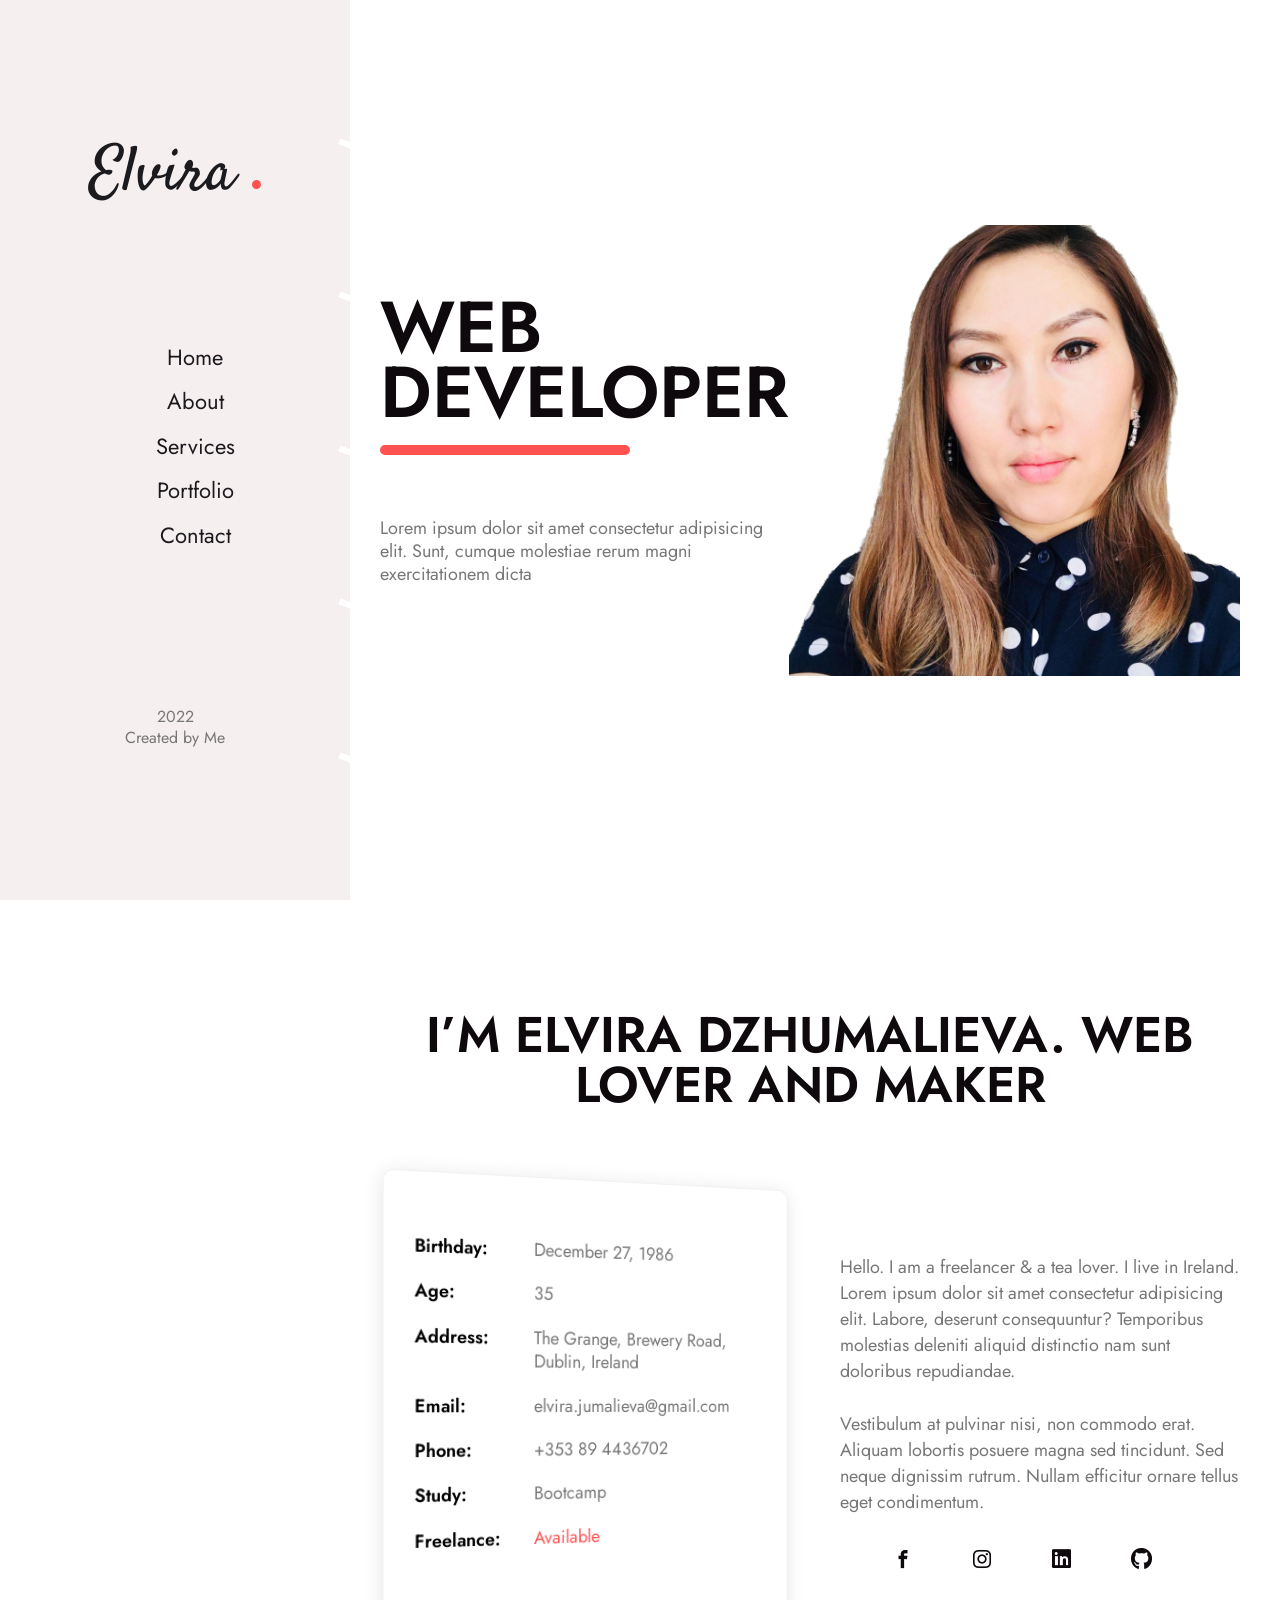
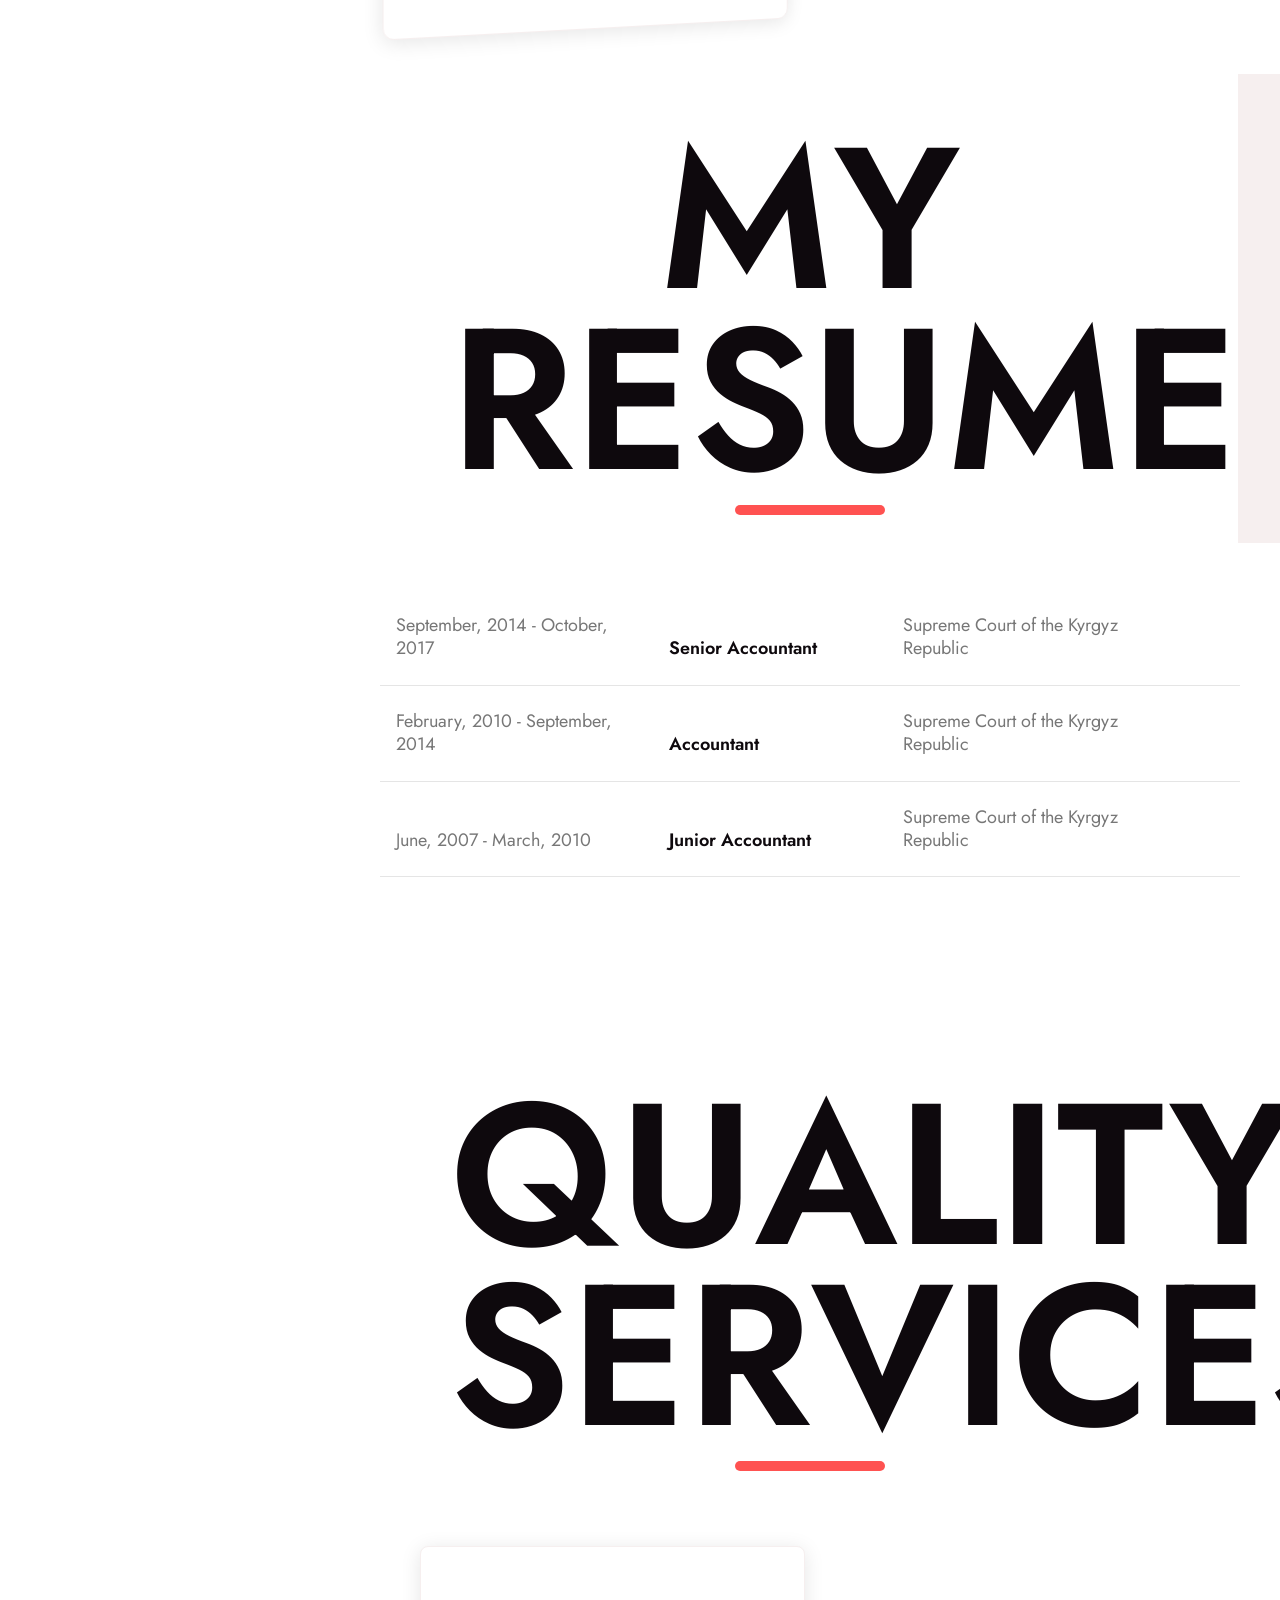
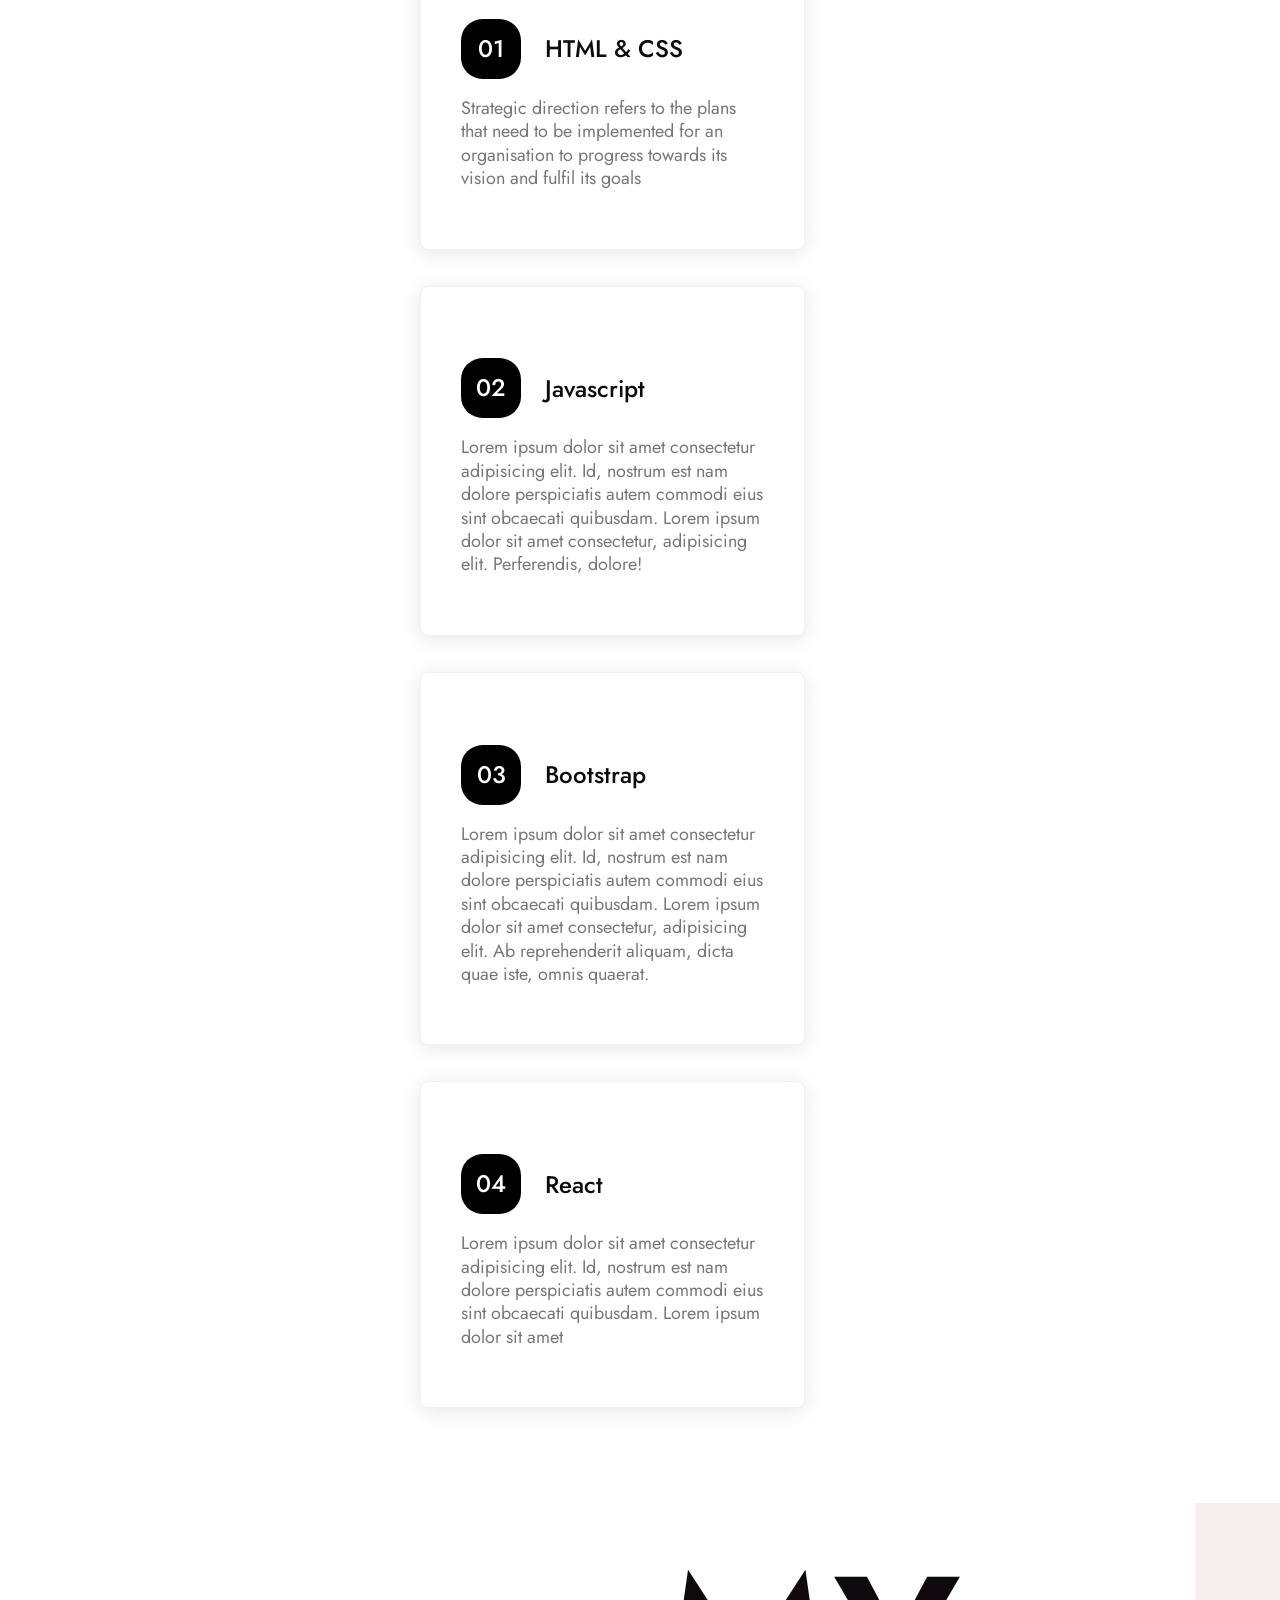
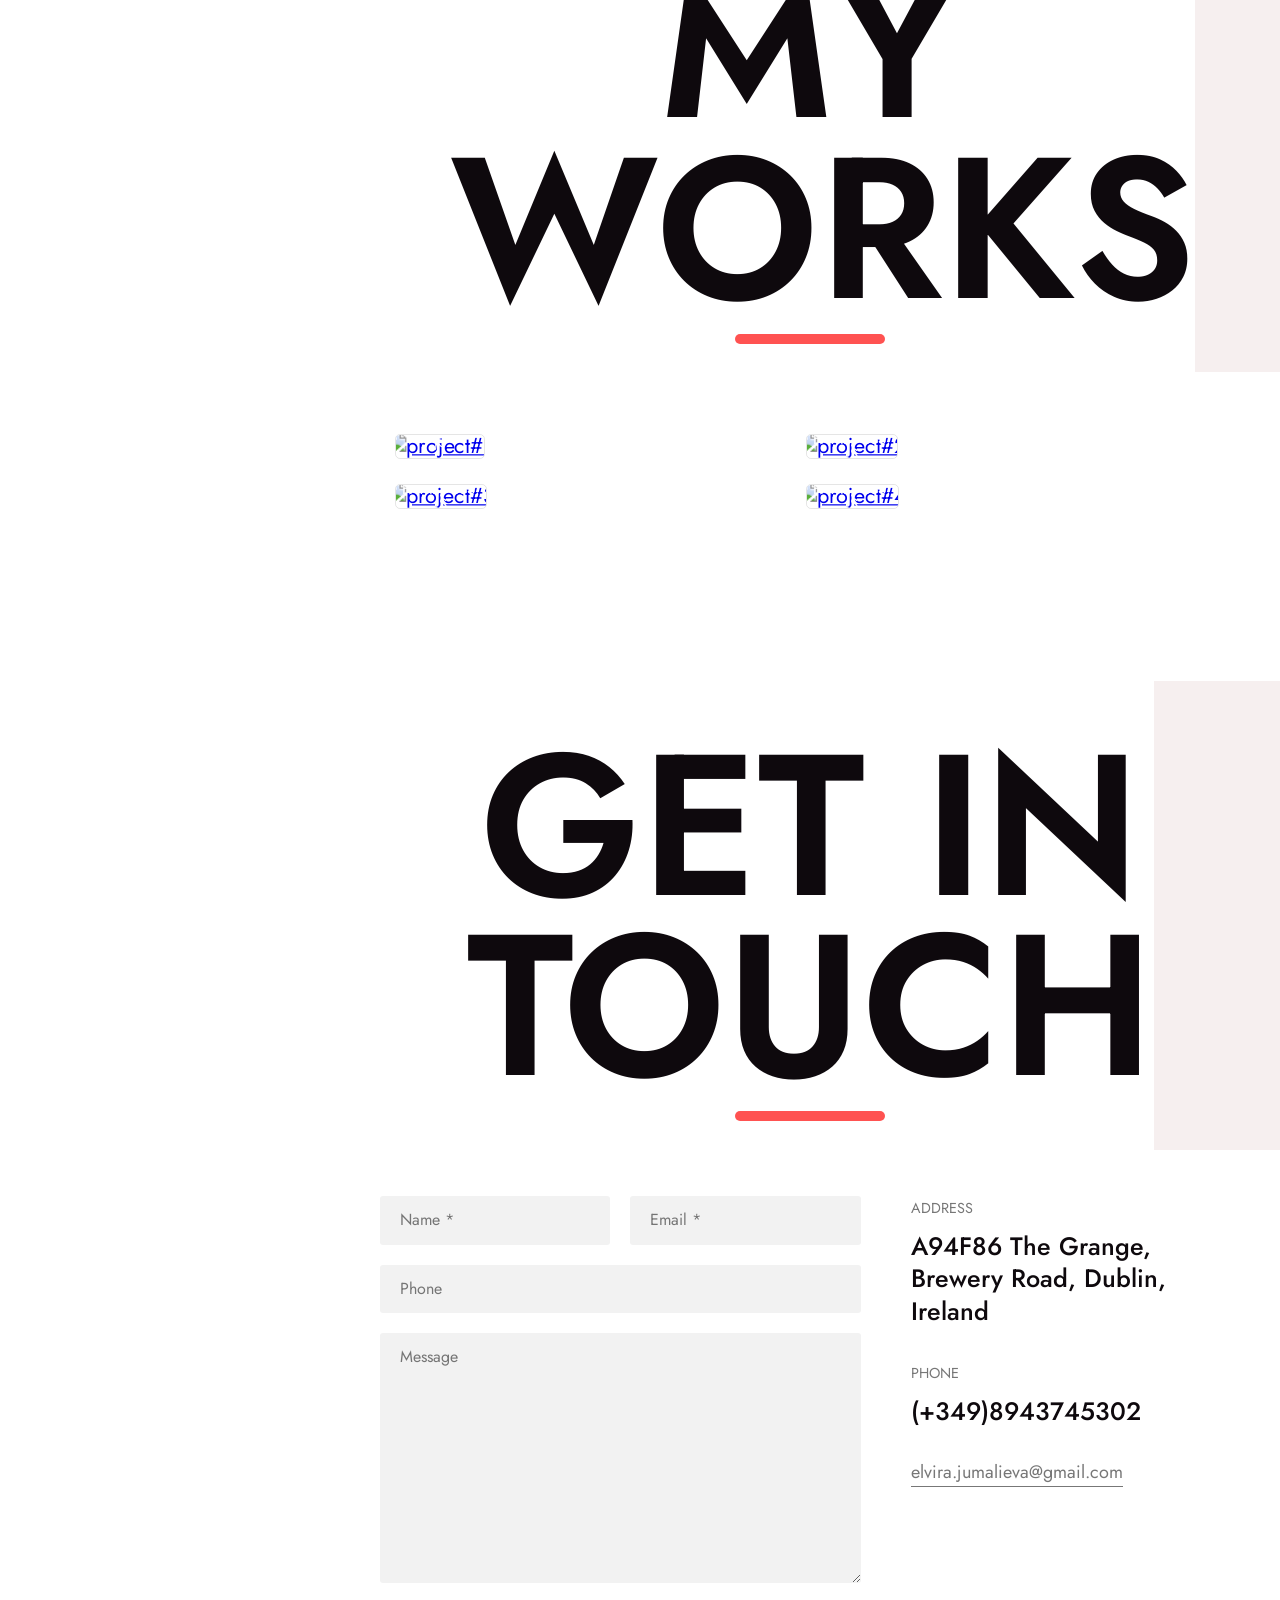
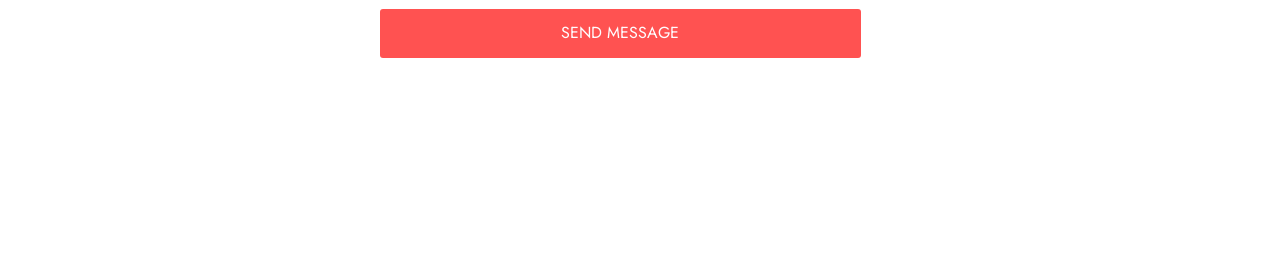
==== commit b6b8318a: "Added animation to title of section Home" ====
--- a/portfolio /index.html
+++ b/portfolio /index.html
@@ -63,8 +63,8 @@
         <div class="container">
           <section class="section-home">
             <div class="home-left">
-              <div class="title-holder">
-                <h2>Web developer</h2>
+              <div>
+                <h2 class="title-holder">Web developer</h2>
               </div>
               <div class="home-left-stick">
                 <span></span>
@@ -91,9 +91,7 @@
         <div class="container">
           <div class="section-about">
             <div class="title-block">
-              <div class="title-fixer">
-                <h2>I’m Elvira Dzhumalieva. Web lover and maker</h2>
-              </div>
+                <h2 class="title-holder">I’m Elvira Dzhumalieva. Web lover and maker</h2>
             </div>
             <div class="about-content">
               <div class="about-left perspective-left">
@@ -197,10 +195,8 @@
             <div class="title-block">
               <div class="title-fixer">
                 <h2>
-                  <span class="animated_text js_ready ready">
-                    <span class="text">My resume </span>
+                    <span class="title-holder">My resume </span>
                     <span class="line"></span>
-                  </span>
                 </h2>
               </div>
             </div>
@@ -240,7 +236,7 @@
             <div class="title-block">
               <div class="title-fixer">
                 <h2>
-                  <span class="text">quality services </span>
+                  <span class="title-holder">quality services </span>
                   <span class="line"></span>
                 </h2>
               </div>
@@ -368,7 +364,7 @@
               <div class="title-fixer">
                 <h2>
                   <span class="animated_text js_ready ready">
-                    <span class="text">My Works </span>
+                    <span class="title-holder">My Works </span>
                     <span class="line"></span>
                   </span>
                 </h2>
@@ -437,7 +433,7 @@
               <div class="title-fixer">
                 <h2>
                   <span class="animated_text js_ready ready">
-                    <span class="text">Get in touch </span>
+                    <span class="title-holder">Get in touch </span>
                     <span class="line"></span>
                   </span>
                 </h2>
--- a/portfolio /css/style.css
+++ b/portfolio /css/style.css
@@ -107,15 +107,57 @@
   flex-direction: column;
   width: 52%;
   justify-content: center;
-  min-height: 100vh;
-}
-.section-home h2 {
+  height: 100vh;
+}
+.title-holder {
+  position: relative;
   font-weight: 600;
   font-size: 4em;
   text-transform: uppercase;
   line-height: 0.9;
   color: #0e090d;
   margin-bottom: 20px;
+  overflow: hidden;
+}
+.title-holder::after {
+  align-self: center;
+  position: absolute;
+  top: 0;
+  left: 0;
+  content: "";
+  width: 100%;
+  height: 100%;
+  background-color: #f6efef;
+  transform-origin: left;
+  transform: scaleX(0);
+  animation: rollIn 1s cubic-bezier(0.25, 0.1, 0.39, 0.62) forwards,
+    rollOut 1s 1.1s cubic-bezier(0.25, 0.1, 0.39, 0.62) forwards;
+}
+
+@keyframes rollIn {
+  from {
+    transform: scaleX(0);
+  }
+  to {
+    transform: scaleX(1);
+  }
+}
+
+@keyframes rollOut {
+  from {
+    transform: translateX(0);
+  }
+  to {
+    transform: translateX(100%);
+  }
+}
+
+h2 .section-home-title {
+  opacity: 0;
+  transition: all 0.3s ease 1.7s;
+}
+h2 .section-home-title.fade {
+  opacity: 1;
 }
 .home-left-stick span {
   display: block;
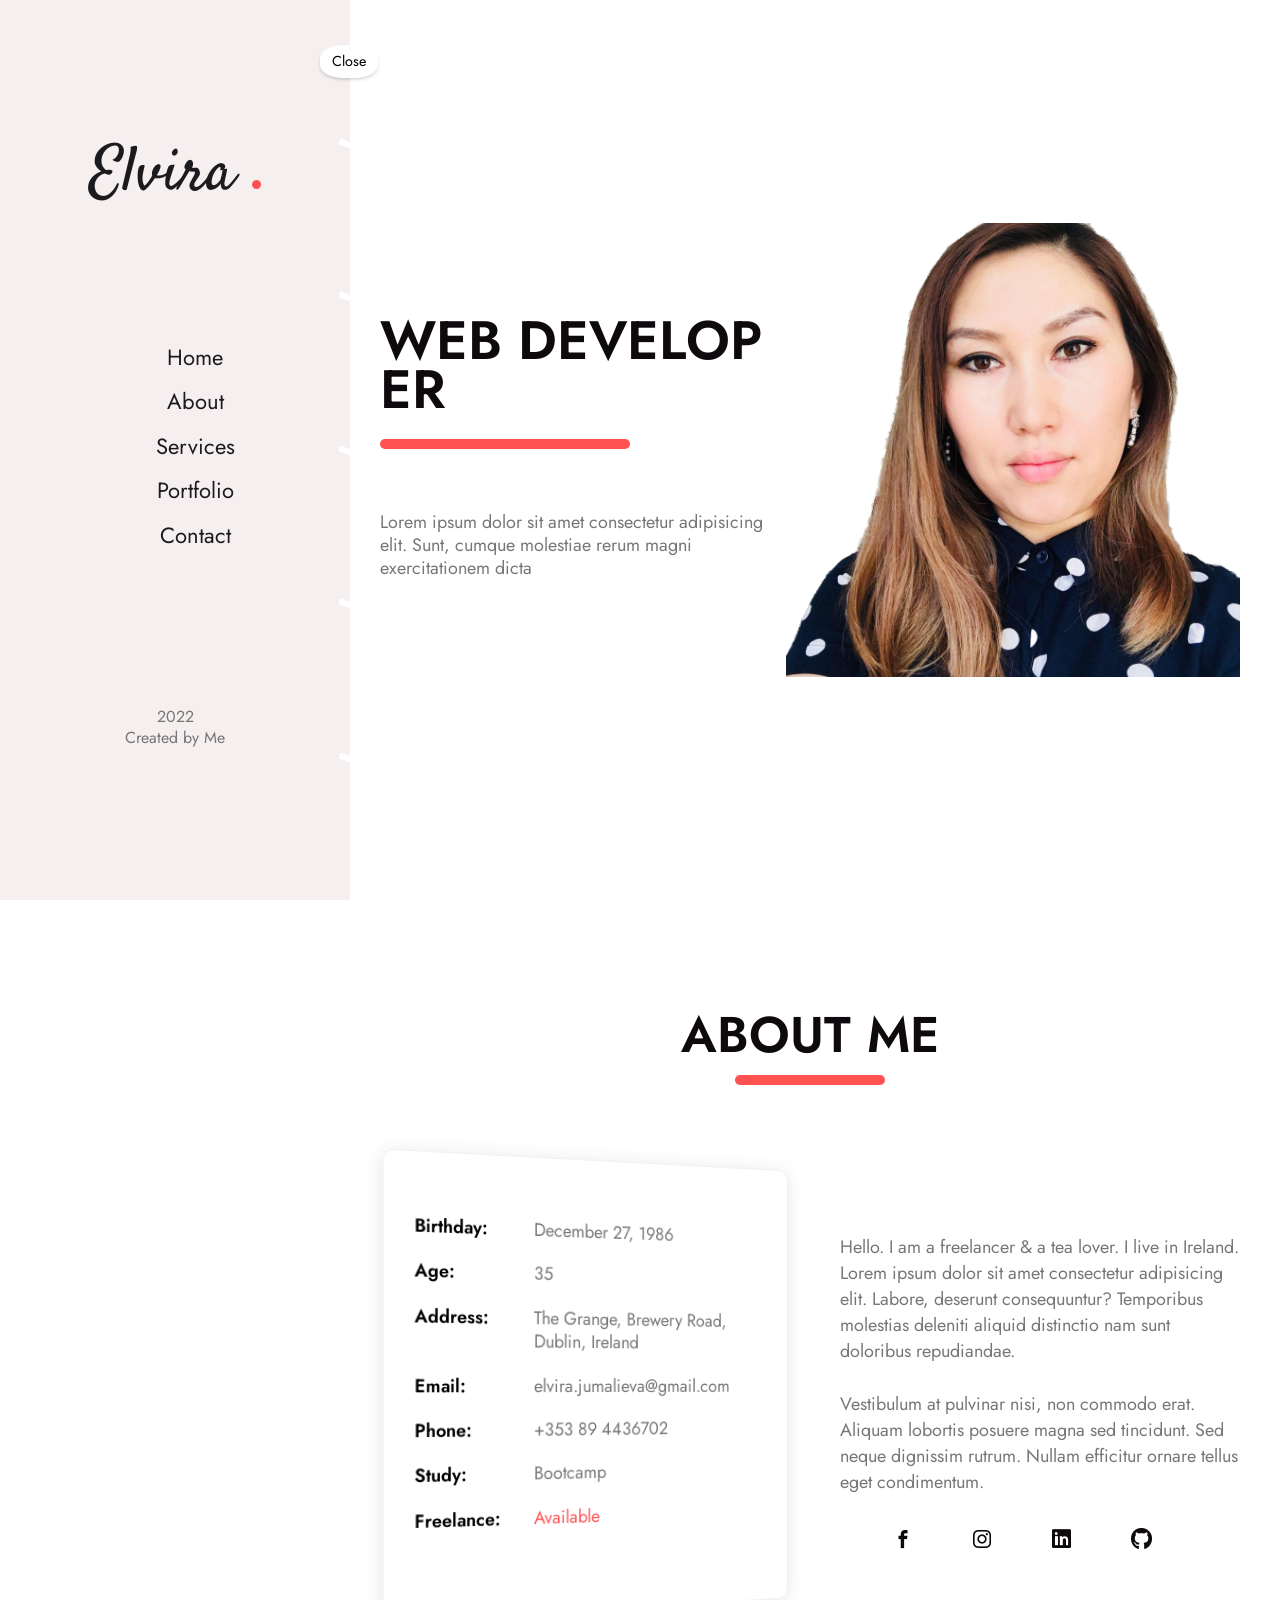
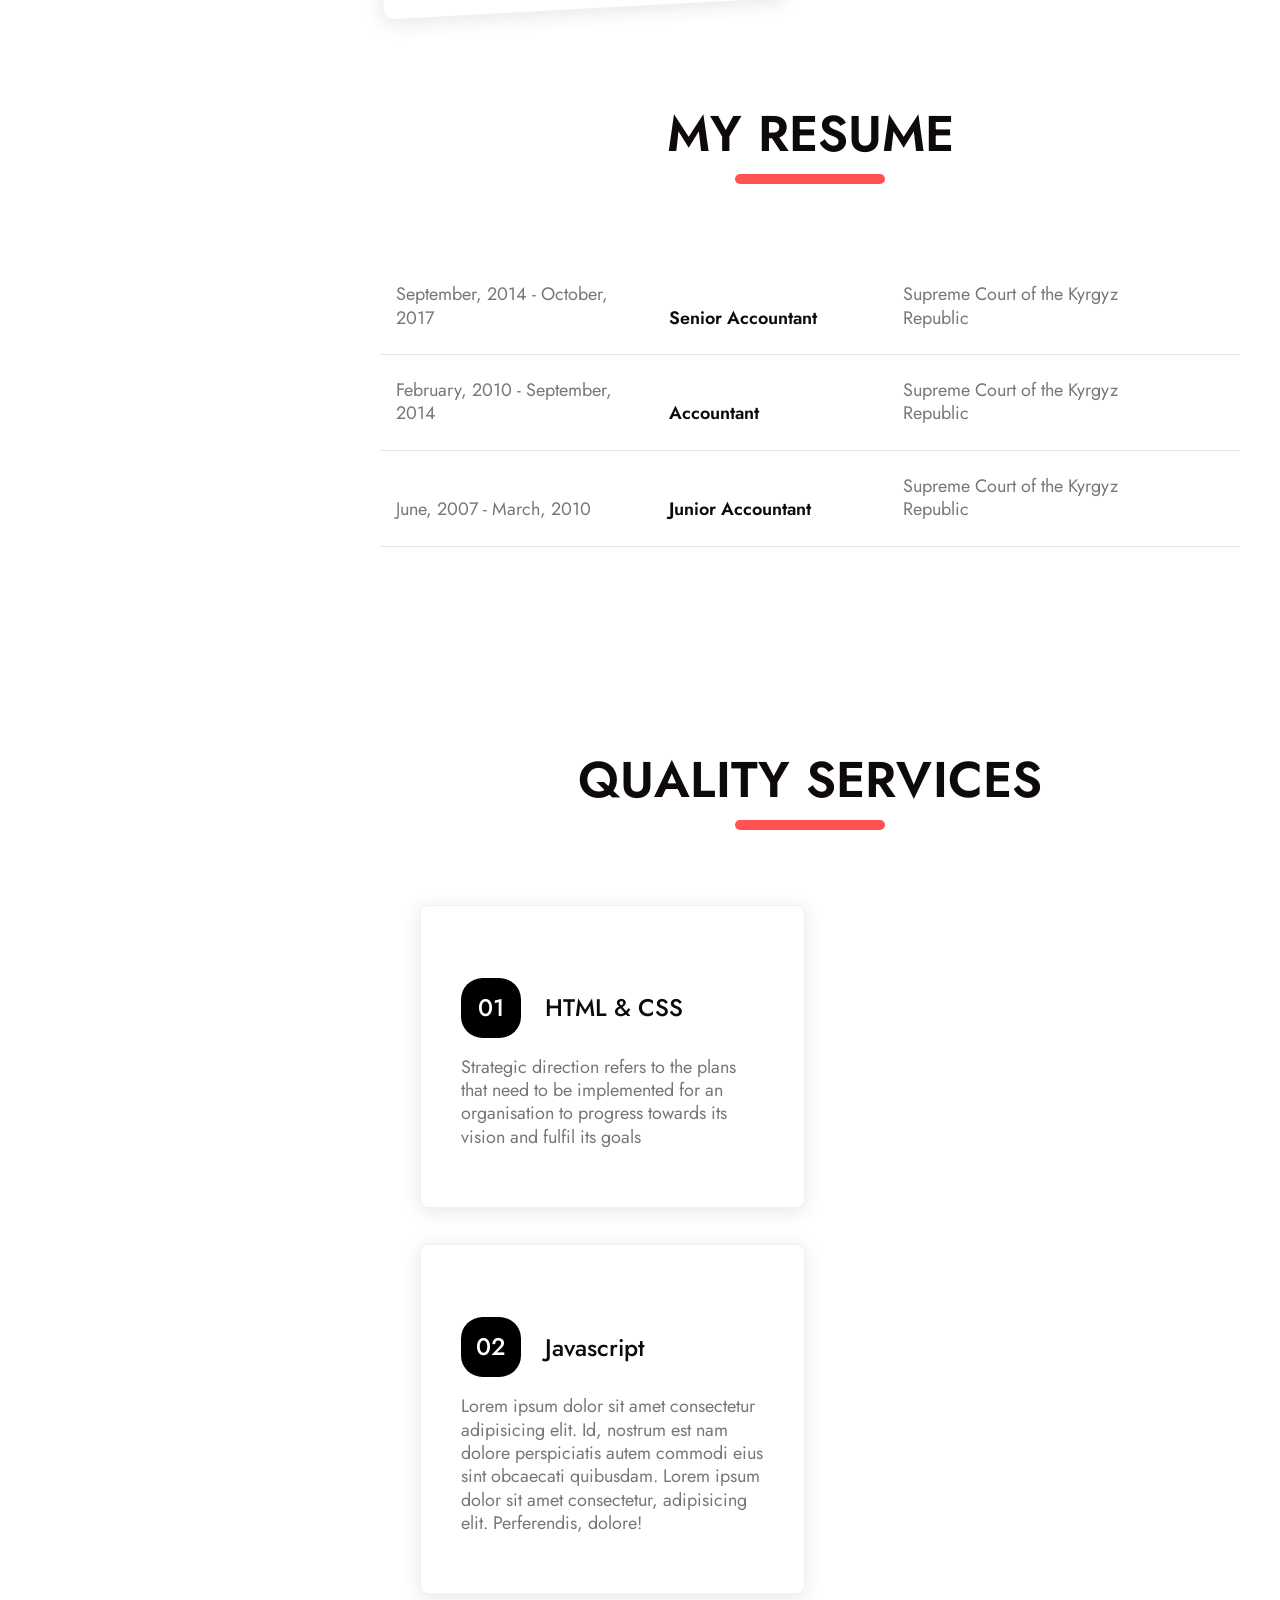
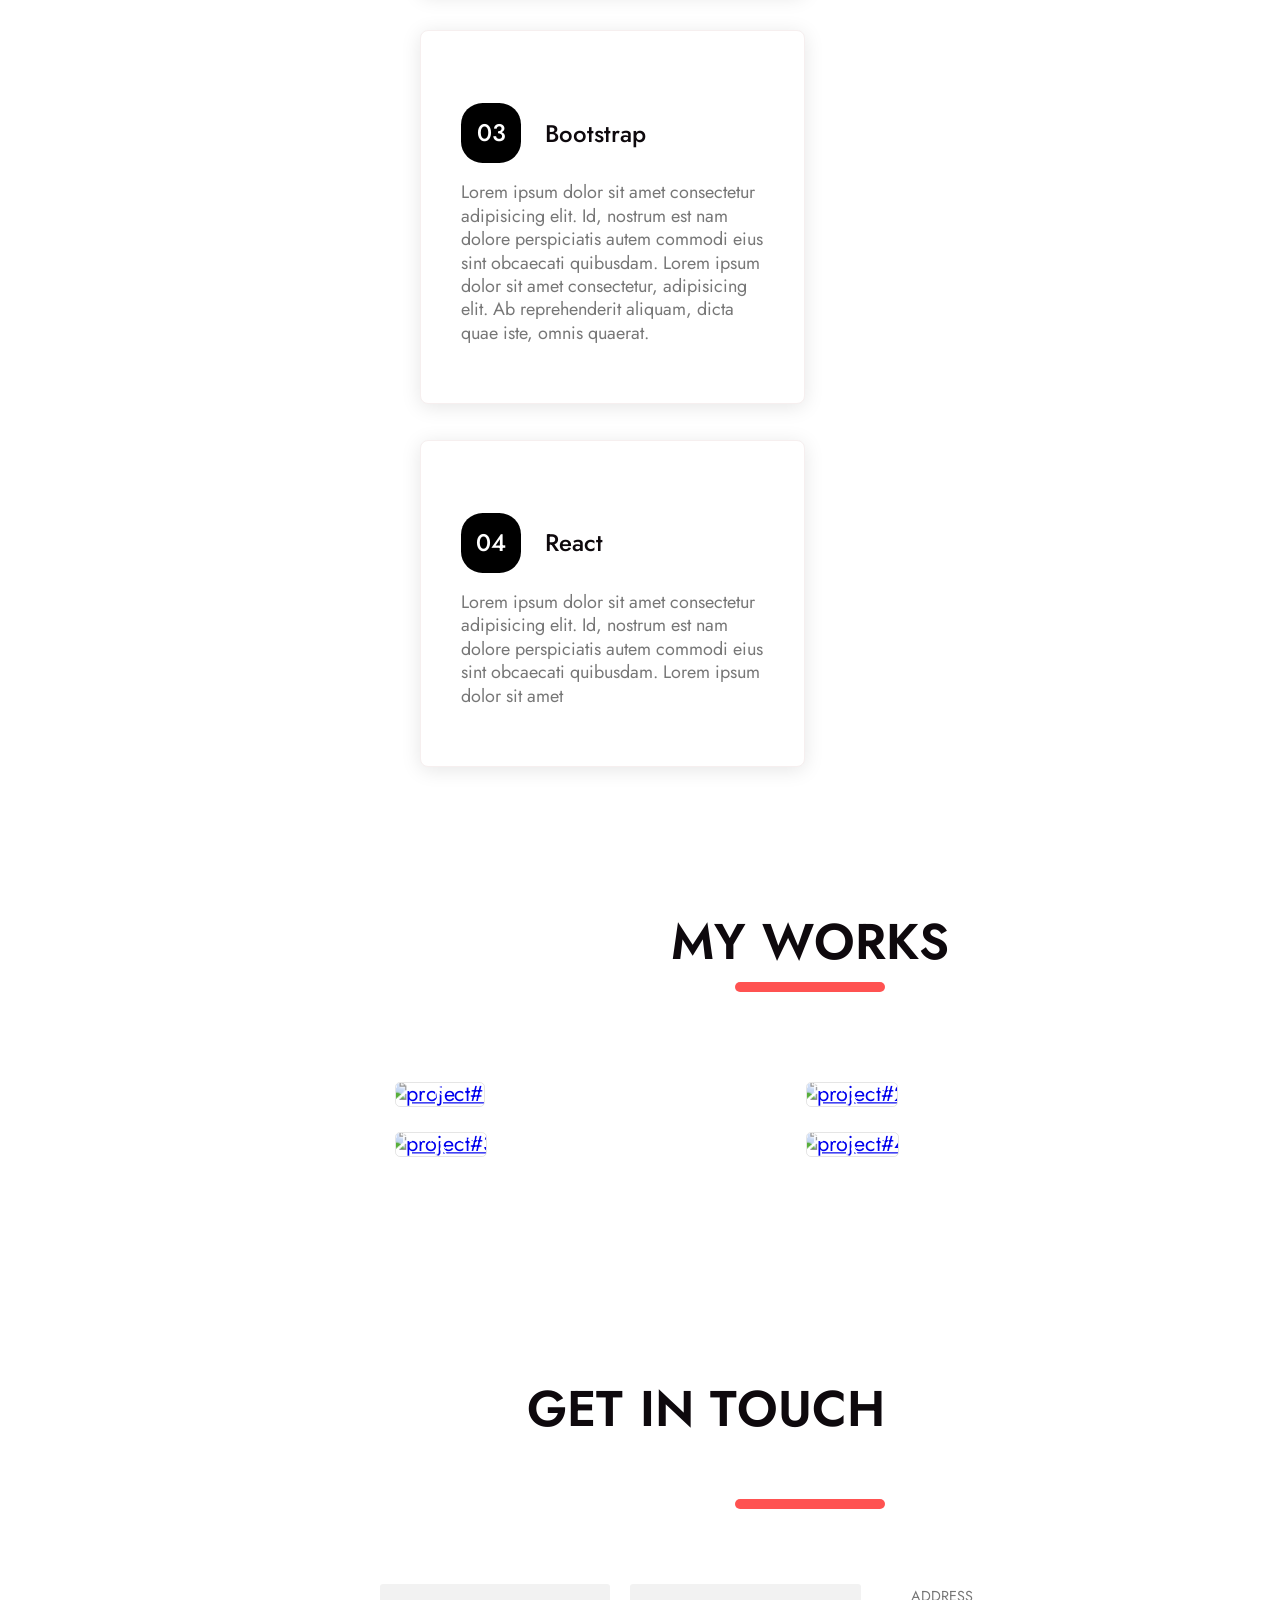
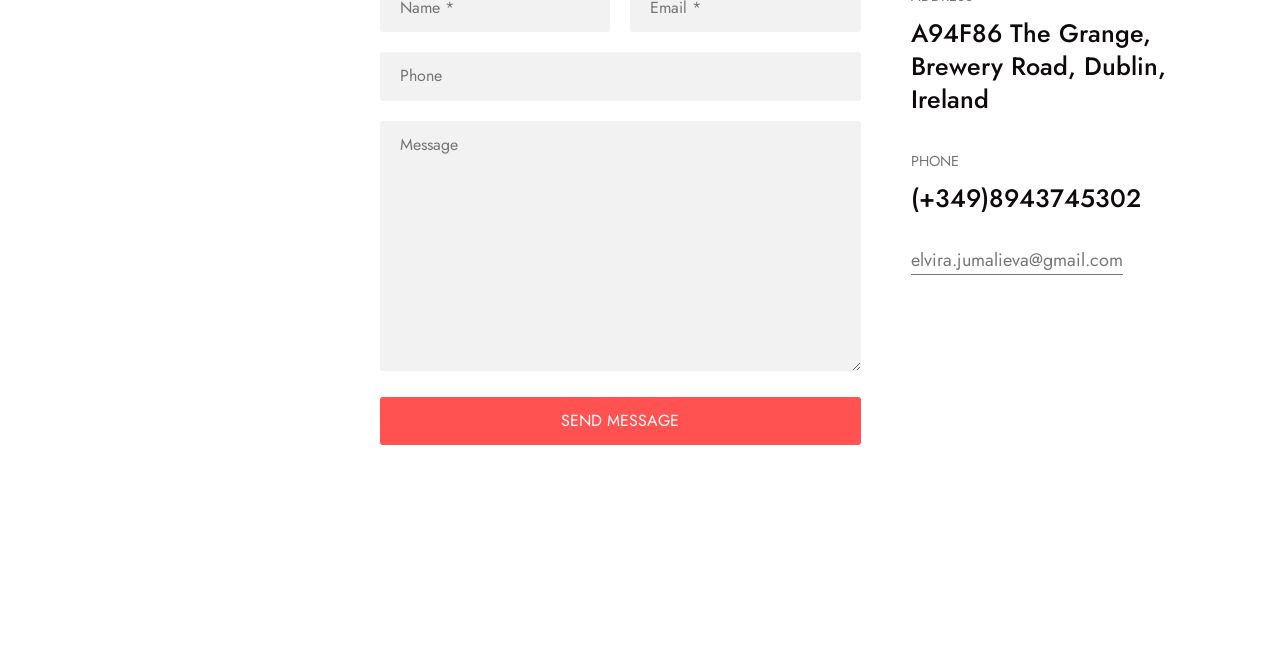
==== commit 5d741c96: "Added toggle button to sidebar" ====
--- a/portfolio /index.html
+++ b/portfolio /index.html
@@ -21,8 +21,9 @@
     />
   </head>
   <body>
-    <aside class="sidebar">
+    <aside class="sidebar" id="sidebar">
       <div class="shifter">
+       <button class = "closeBtn" id = "closeBtn">Close</button>
         <ul>
           <li><span class="dot"></span></li>
           <li><span class="dot"></span></li>
@@ -63,9 +64,7 @@
         <div class="container">
           <section class="section-home">
             <div class="home-left">
-              <div>
                 <h2 class="title-holder">Web developer</h2>
-              </div>
               <div class="home-left-stick">
                 <span></span>
               </div>
@@ -91,7 +90,9 @@
         <div class="container">
           <div class="section-about">
             <div class="title-block">
-                <h2 class="title-holder">I’m Elvira Dzhumalieva. Web lover and maker</h2>
+              <div class="title-fixer">
+                <h2 class="title-holder">About me</h2>
+              </div>
             </div>
             <div class="about-content">
               <div class="about-left perspective-left">
@@ -194,10 +195,7 @@
           <div class="section-resume">
             <div class="title-block">
               <div class="title-fixer">
-                <h2>
-                    <span class="title-holder">My resume </span>
-                    <span class="line"></span>
-                </h2>
+                <h2 class="title-holder" id="myResume">My resume</h2>
               </div>
             </div>
             <div class="resume-list">
@@ -235,10 +233,7 @@
           <div class="section-services">
             <div class="title-block">
               <div class="title-fixer">
-                <h2>
-                  <span class="title-holder">quality services </span>
-                  <span class="line"></span>
-                </h2>
+                <h2 class="title-holder">quality services</h2>
               </div>
             </div>
             <div class="service-lists">
@@ -362,12 +357,7 @@
           <div class="section-portfolio">
             <div class="title-block">
               <div class="title-fixer">
-                <h2>
-                  <span class="animated_text js_ready ready">
-                    <span class="title-holder">My Works </span>
-                    <span class="line"></span>
-                  </span>
-                </h2>
+                <h2 class="title-holder">My Works</h2>
               </div>
             </div>
             <div class="portfolio-list">
@@ -431,11 +421,7 @@
           <div class="section-contact">
             <div class="title-block">
               <div class="title-fixer">
-                <h2>
-                  <span class="animated_text js_ready ready">
-                    <span class="title-holder">Get in touch </span>
-                    <span class="line"></span>
-                  </span>
+                <h2 class="title-holder">Get in touch
                 </h2>
               </div>
             </div>
--- a/portfolio /css/style.css
+++ b/portfolio /css/style.css
@@ -32,6 +32,30 @@
   z-index: 20;
   padding: 15vh 20px;
   height: 100%;
+  transition: all 0.5s ease-in-out;
+}
+.sidebar.closeActive {
+  transform: translateX(-100%);
+}
+
+.shifter .closeBtn,
+.shifter .openBtn {
+  position: absolute;
+  top: 5%;
+  background-color: #fff;
+  font-size: 0.8em;
+  border: none;
+  padding: 8px 12px;
+  box-shadow: 0 2px 3px rgb(0 0 0 / 15%);
+  cursor: pointer;
+}
+.shifter .closeBtn {
+  right: -8%;
+  border-radius: 40%;
+}
+.shifter .openBtn {
+  right: -15%;
+  border-radius: 0 40% 40% 0;
 }
 .shifter ul {
   position: absolute;
@@ -112,12 +136,14 @@
 .title-holder {
   position: relative;
   font-weight: 600;
-  font-size: 4em;
+  font-size: 3em;
   text-transform: uppercase;
   line-height: 0.9;
   color: #0e090d;
-  margin-bottom: 20px;
+  margin-bottom: 10px;
   overflow: hidden;
+  /* transition: all 0.3s ease 2.7s; */
+  padding-block: 15px;
 }
 .title-holder::after {
   align-self: center;
@@ -152,12 +178,17 @@
   }
 }
 
-h2 .section-home-title {
+h2.title-holder span {
+  display: inline-block;
   opacity: 0;
-  transition: all 0.3s ease 1.7s;
-}
-h2 .section-home-title.fade {
+  transition: all 0.3s cubic-bezier(0, 0, 0.1, 1.28) 1.5s;
+  /* transform: translateY(-50px); */
+  min-width: 1rem;
+}
+
+h2.title-holder span.fade {
   opacity: 1;
+  /* transform: translateY(0px); */
 }
 .home-left-stick span {
   display: block;
@@ -188,7 +219,7 @@
 }
 .title-block .title-fixer {
   position: relative;
-  max-width: 720px;
+  max-width: 580px;
   margin: 0 auto;
   padding-bottom: 30px;
 }
@@ -401,78 +432,6 @@
   text-align: center;
 }
 
-/* .section-services .list {
-  list-style-type: none;
-  display: flex;
-  flex-wrap: wrap;
-  margin: 0;
-  padding: 0;
-}
-.section-services .list-item {
-  width: 50%;
-  margin-bottom: 60px;
-}
-
-.section-services .list-item:nth-of-type(even) {
-  padding-left: 30px;
-}
-.section-services .list-item:nth-of-type(odd) {
-  padding-right: 30px;
-}
-
-.section-services .list-item a {
-  text-decoration: none;
-  display: inline-block;
-  color: #777;
-  padding: 40px;
-  border: 1px solid #f6efef;
-  border-radius: 0.5rem;
-  background-color: #fff;
-  height: 100%;
-  box-shadow: 0 3px 20px rgb(0 0 0 / 0.1);
-  border-radius: 8px;
-}
-.section-services .list-item a:hover {
-  box-shadow: 0 3px 15px rgb(0 0 0 / 0.2);
-}
-.list-item h4 {
-  margin: 0;
-  font-weight: 500;
-  font-size: 24px;
-  width: 100%;
-  margin-bottom: 17px;
-  color: #0e090d;
-  display: flex;
-  align-items: center;
-  gap: 2em;
-}
-.list-item h4 .counter {
-  display: inline-block;
-  background-color: #000;
-  color: #fff;
-  width: 60px;
-  height: 60px;
-  border-radius: 0.9em;
-  line-height: 60px;
-  text-align: center;
-} */
-/*
-.icon-html5,
-.icon-node-dot-js,
-.icon-bootstrap,
-.icon-react,
-.icon-javascript,
-.icon-css3 {
-  position: relative;
-  font-size: 50px;
-  top: 17%;
-  left: 16%;
-}
-.icon-javascript,
-.icon-bootstrap,
-.icon-node-dot-js {
-  left: 7%;
-}*/
 /*                                     RESUME                                  */
 .section-resume {
   padding: 100px 0 40px 0;
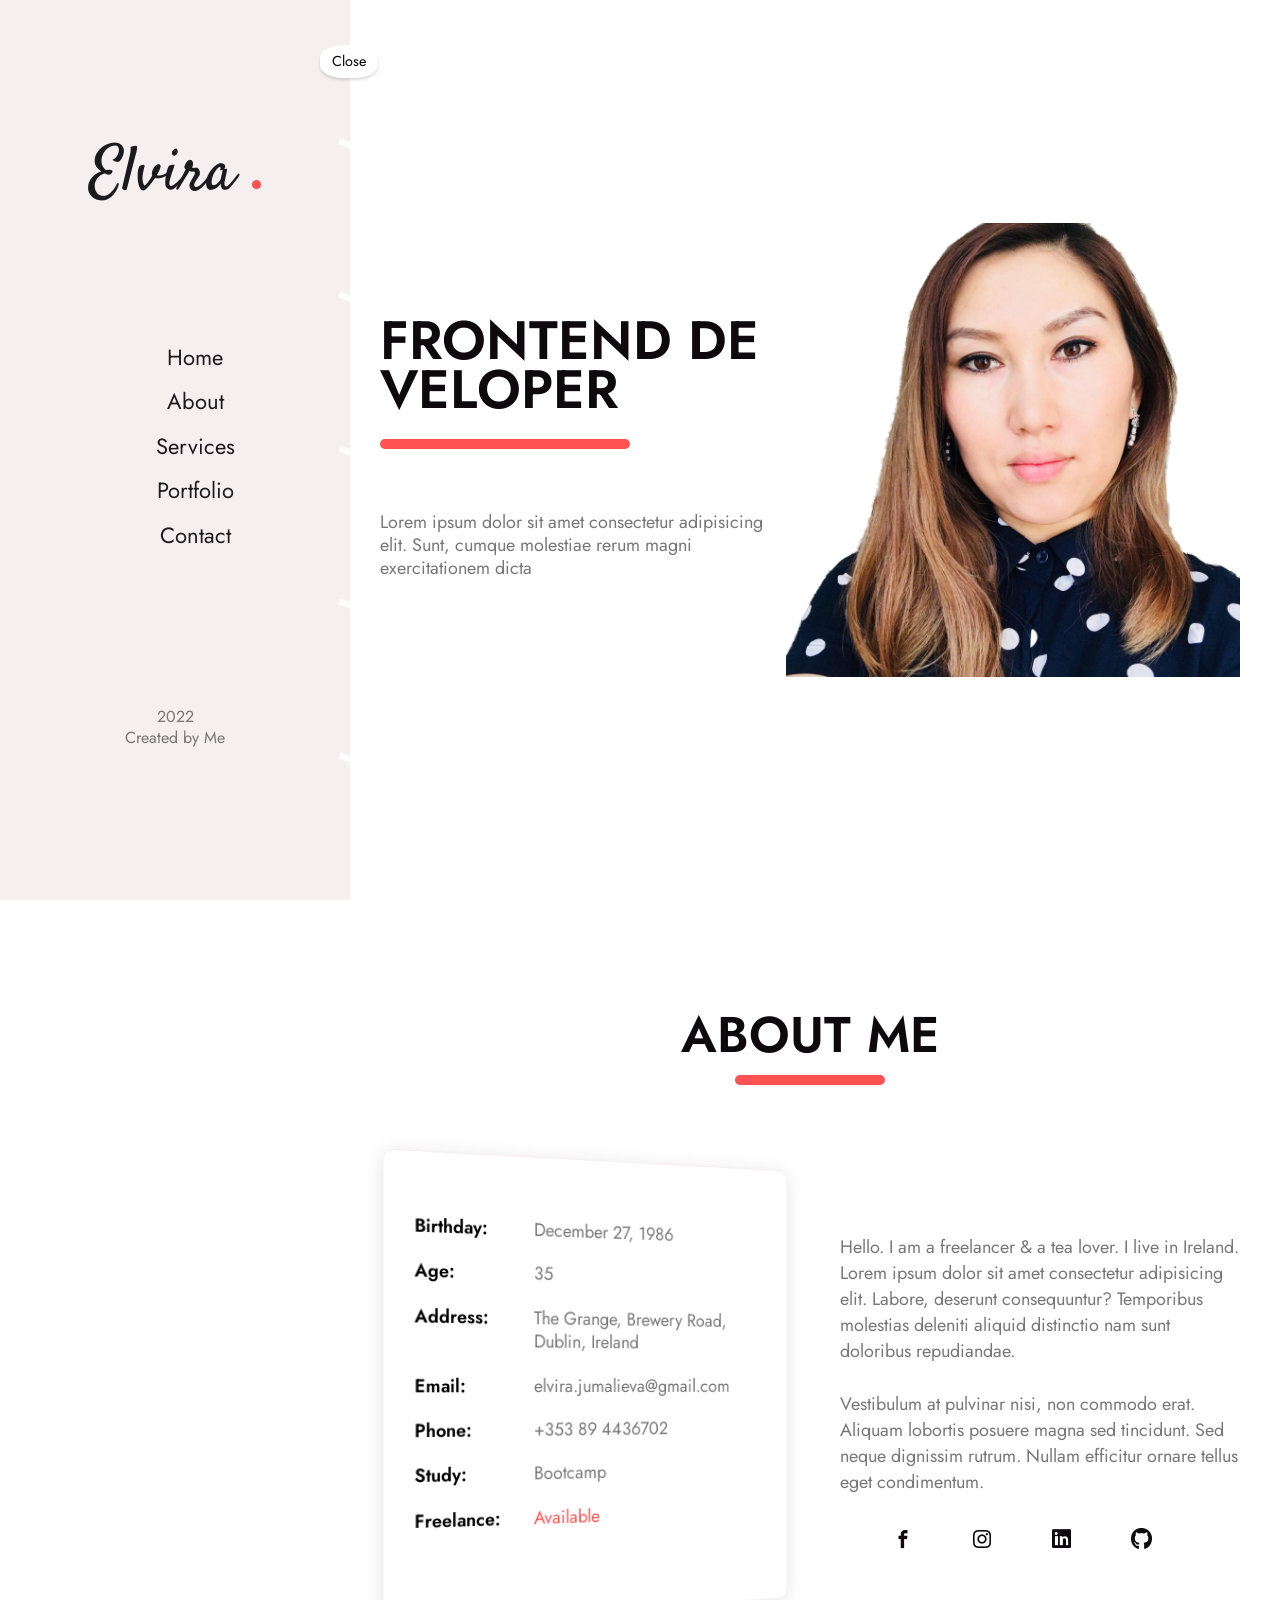
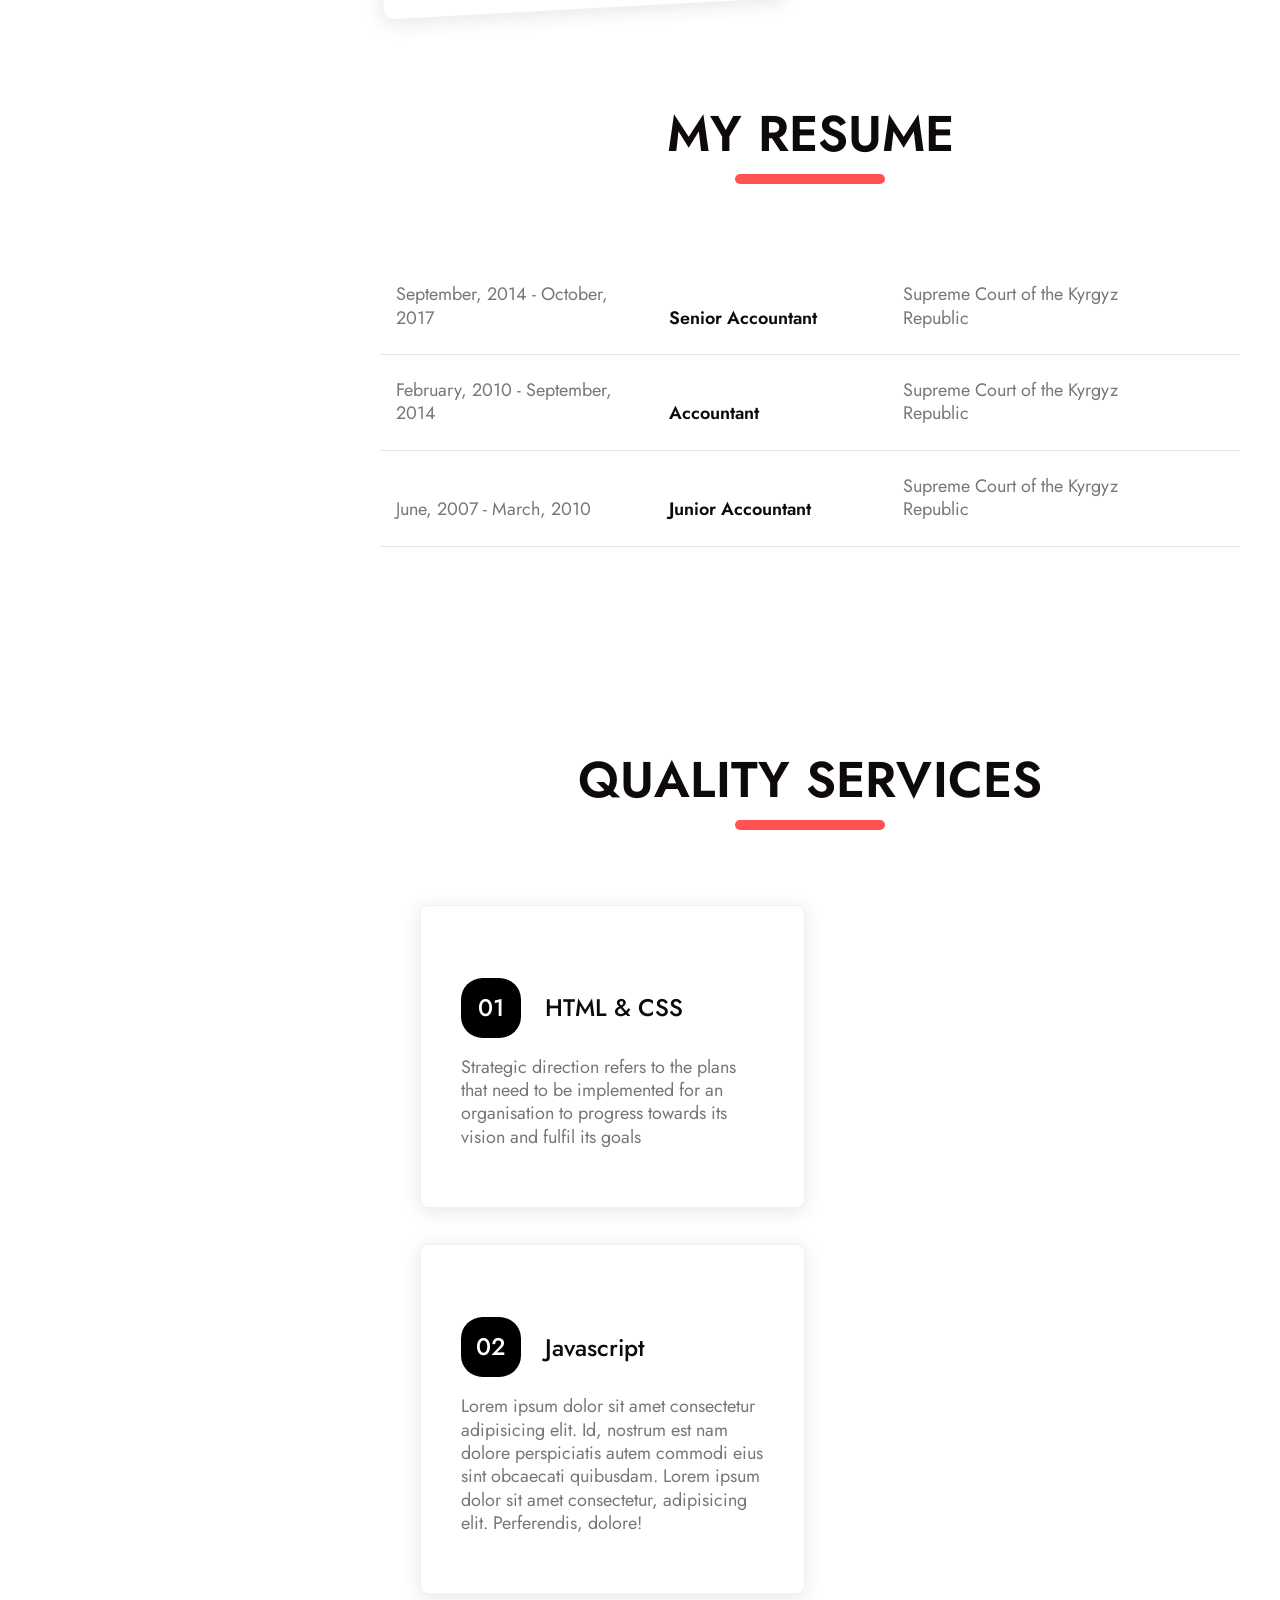
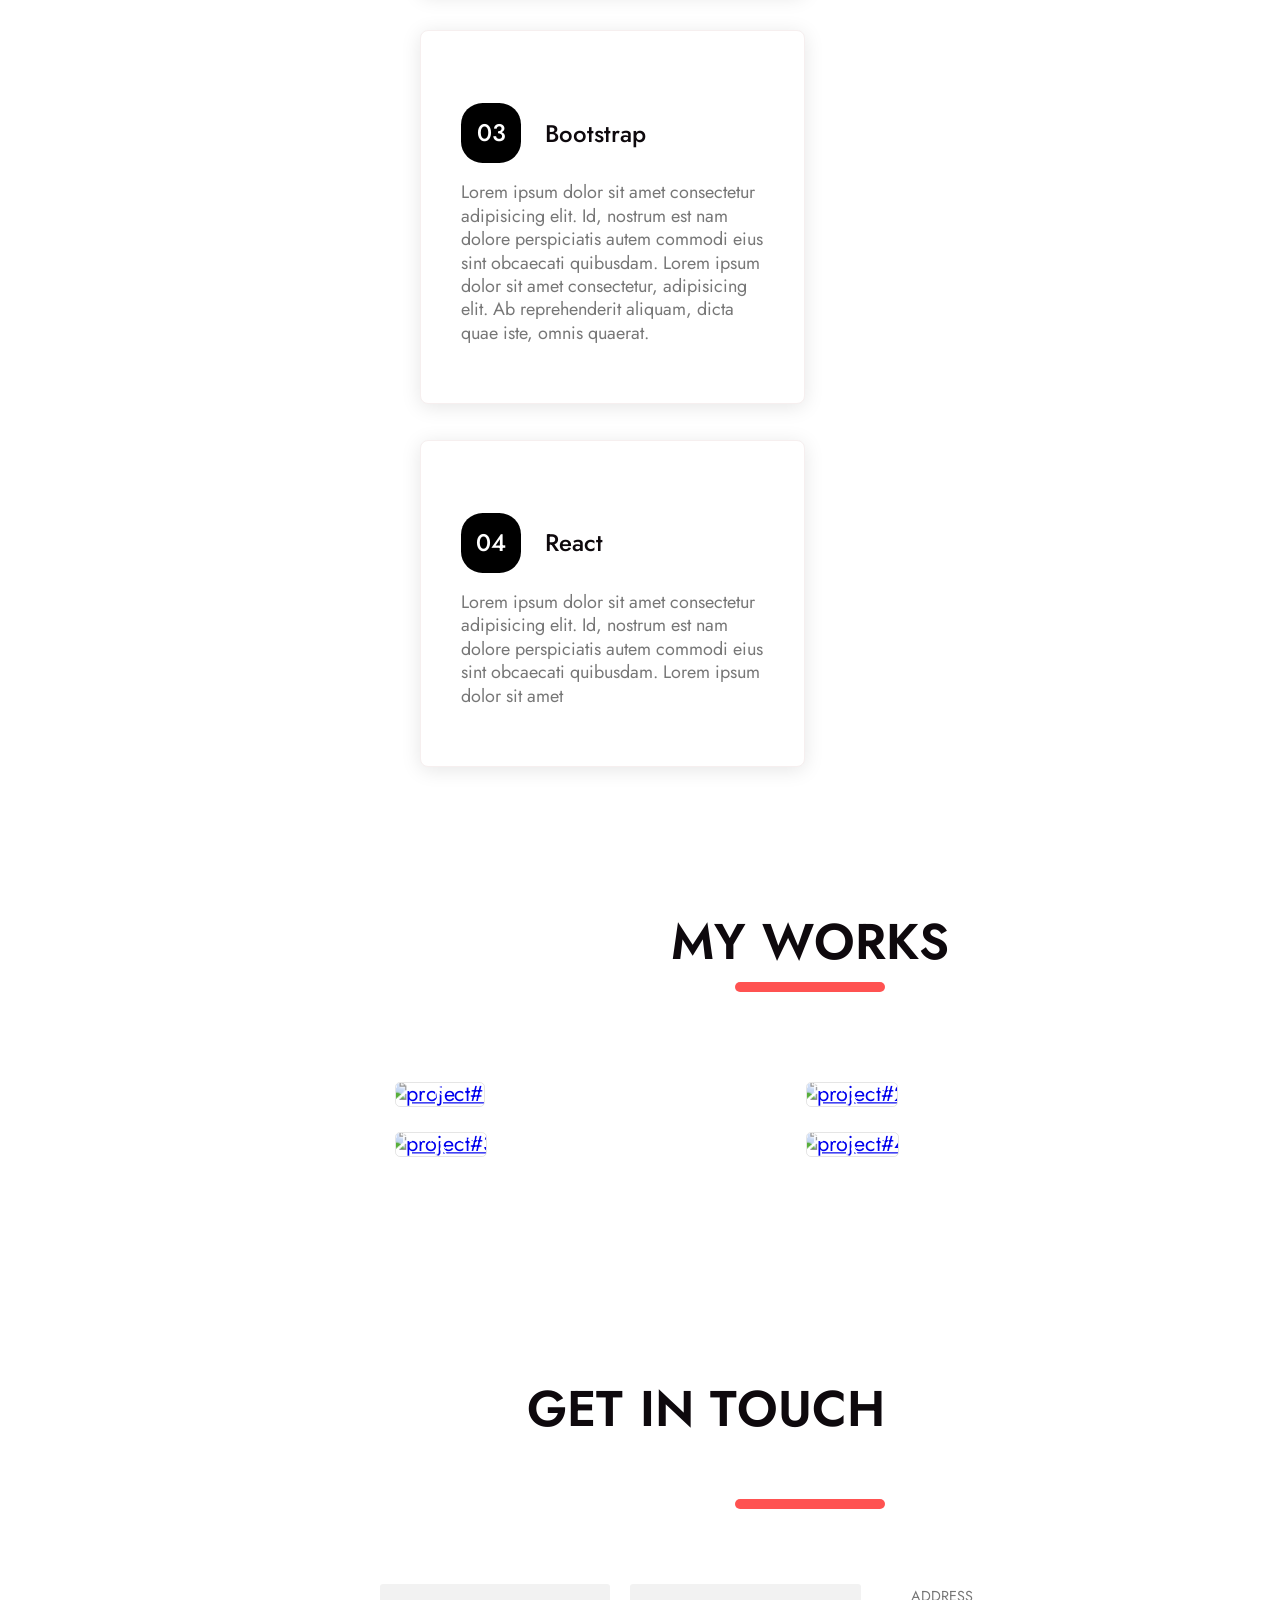
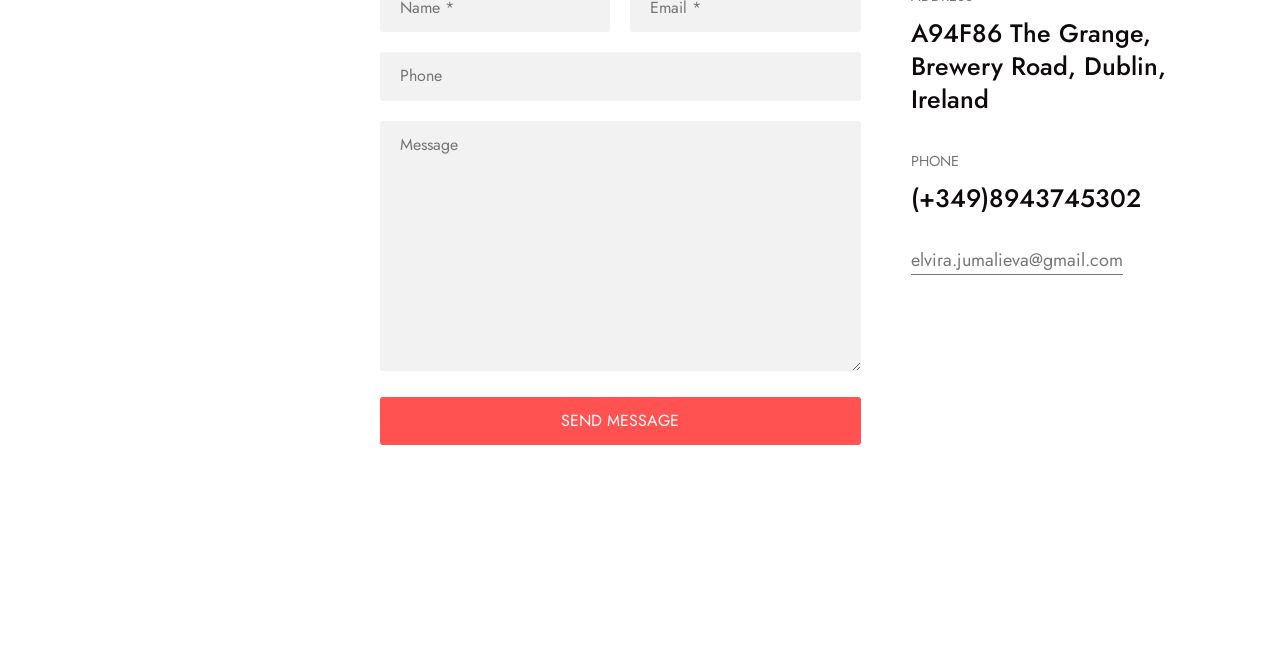
==== commit ec718f4b: "Added tooltips to the section 'My resume'" ====
--- a/portfolio /index.html
+++ b/portfolio /index.html
@@ -64,7 +64,7 @@
         <div class="container">
           <section class="section-home">
             <div class="home-left">
-                <h2 class="title-holder">Web developer</h2>
+                <h2 class="title-holder">Frontend developer</h2>
               <div class="home-left-stick">
                 <span></span>
               </div>
@@ -200,14 +200,17 @@
             </div>
             <div class="resume-list">
               <ul>
-                <li class="resume-list-item">
+                <li class="resume-list-item" data ="resumeItem1">
                   <span class="left-text">September, 2014 - October, 2017</span>
                   <span class="middle-text">Senior Accountant</span>
                   <span class="right-text"
                     >Supreme Court of the Kyrgyz Republic</span
                   >
-                </li>
-                <li class="resume-list-item">
+                  <div data ="resumeItem1" class="resume-tooltip">
+                    <p>Lorem ipsum dolor sit amet consectetur adipisicing elit. Nisi, in maiores ullam animi harum sit facere! Porro adipisci voluptatibus doloremque aspernatur cupiditate quaerat facere earum perferendis magnam error.</p>
+                  </div>
+                </li>
+                <li class="resume-list-item" data ="resumeItem2">
                   <span class="left-text">
                     February, 2010 - September, 2014</span
                   >
@@ -215,13 +218,21 @@
                   <span class="right-text"
                     >Supreme Court of the Kyrgyz Republic</span
                   >
-                </li>
-                <li class="resume-list-item">
+                  <div data ="resumeItem2" class="resume-tooltip">
+                    <p>Lorem ipsum dolor sit amet consectetur adipisicing elit. Nisi, in maiores ullam animi harum sit facere! Porro adipisci voluptatibus doloremque aspernatur cupiditate quaerat facere earum perferendis magnam error. Soluta, iusto?</p>
+                    <p>Lorem ipsum dolor sit amet consectetur adipisicing elit. Nisi, in maiores ullam animi harum sit facere! Porro adipisci voluptatibus doloremque aspernatur cupiditate quaerat facere earum perferendis magnam error. </p>
+                  </div>
+                </li>
+                <li class="resume-list-item" data ="resumeItem3">
                   <span class="left-text">June, 2007 - March, 2010</span>
                   <span class="middle-text">Junior Accountant</span>
                   <span class="right-text"
                     >Supreme Court of the Kyrgyz Republic</span
                   >
+                  <div data ="resumeItem3" class="resume-tooltip">
+                    <p>Lorem ipsum dolor sit amet consectetur adipisicing elit. Nisi, in maiores ullam animi harum sit facere! Porro adipisci voluptatibus doloremque aspernatur cupiditate quaerat facere earum perferendis magnam error. Soluta, iusto?</p>
+                    <p>Lorem ipsum dolor, sit amet consectetur adipisicing elit. Assumenda praesentium delectus esse perferendis beatae dolorum ducimus dolor fuga eveniet minima?</p>
+                  </div>
                 </li>
               </ul>
             </div>
--- a/portfolio /css/style.css
+++ b/portfolio /css/style.css
@@ -439,7 +439,8 @@
 .resume-list ul {
   padding: 0;
 }
-.resume-list li {
+.resume-list .resume-list-item {
+  position: relative;
   list-style: none;
   padding: 1.5rem 1rem;
   border-bottom: 1px solid #e5e5e5;
@@ -460,7 +461,35 @@
   background-color: #f6efef;
   cursor: pointer;
 }
-
+.resume-list .resume-tooltip {
+  position: absolute;
+  bottom: 100%;
+  left: 50%;
+  max-width: 600px;
+  background-color: #fff;
+  border: 1px solid #f6efef;
+  border-radius: 5px;
+  box-shadow: 0 3px 20px rgba(0, 0, 0, 0.1);
+  padding: 34px 30px;
+  transition: all 0.7s ease 0.5s;
+  transform: translate(-50%, 30px);
+  opacity: 0;
+}
+.resume-list .resume-tooltip::after {
+  content: "";
+  position: absolute;
+  bottom: -13px;
+  left: 45%;
+  width: 0;
+  height: 0;
+  border-style: solid;
+  border-width: 13px 11px 0 11px;
+  border-color: #fff transparent transparent transparent;
+}
+.resume-tooltip.active {
+  opacity: 1;
+  transform: translate(-50%, 0px);
+}
 /*                        PORTFOLIO                              */
 .section-portfolio {
   padding: 150px 0 55px;
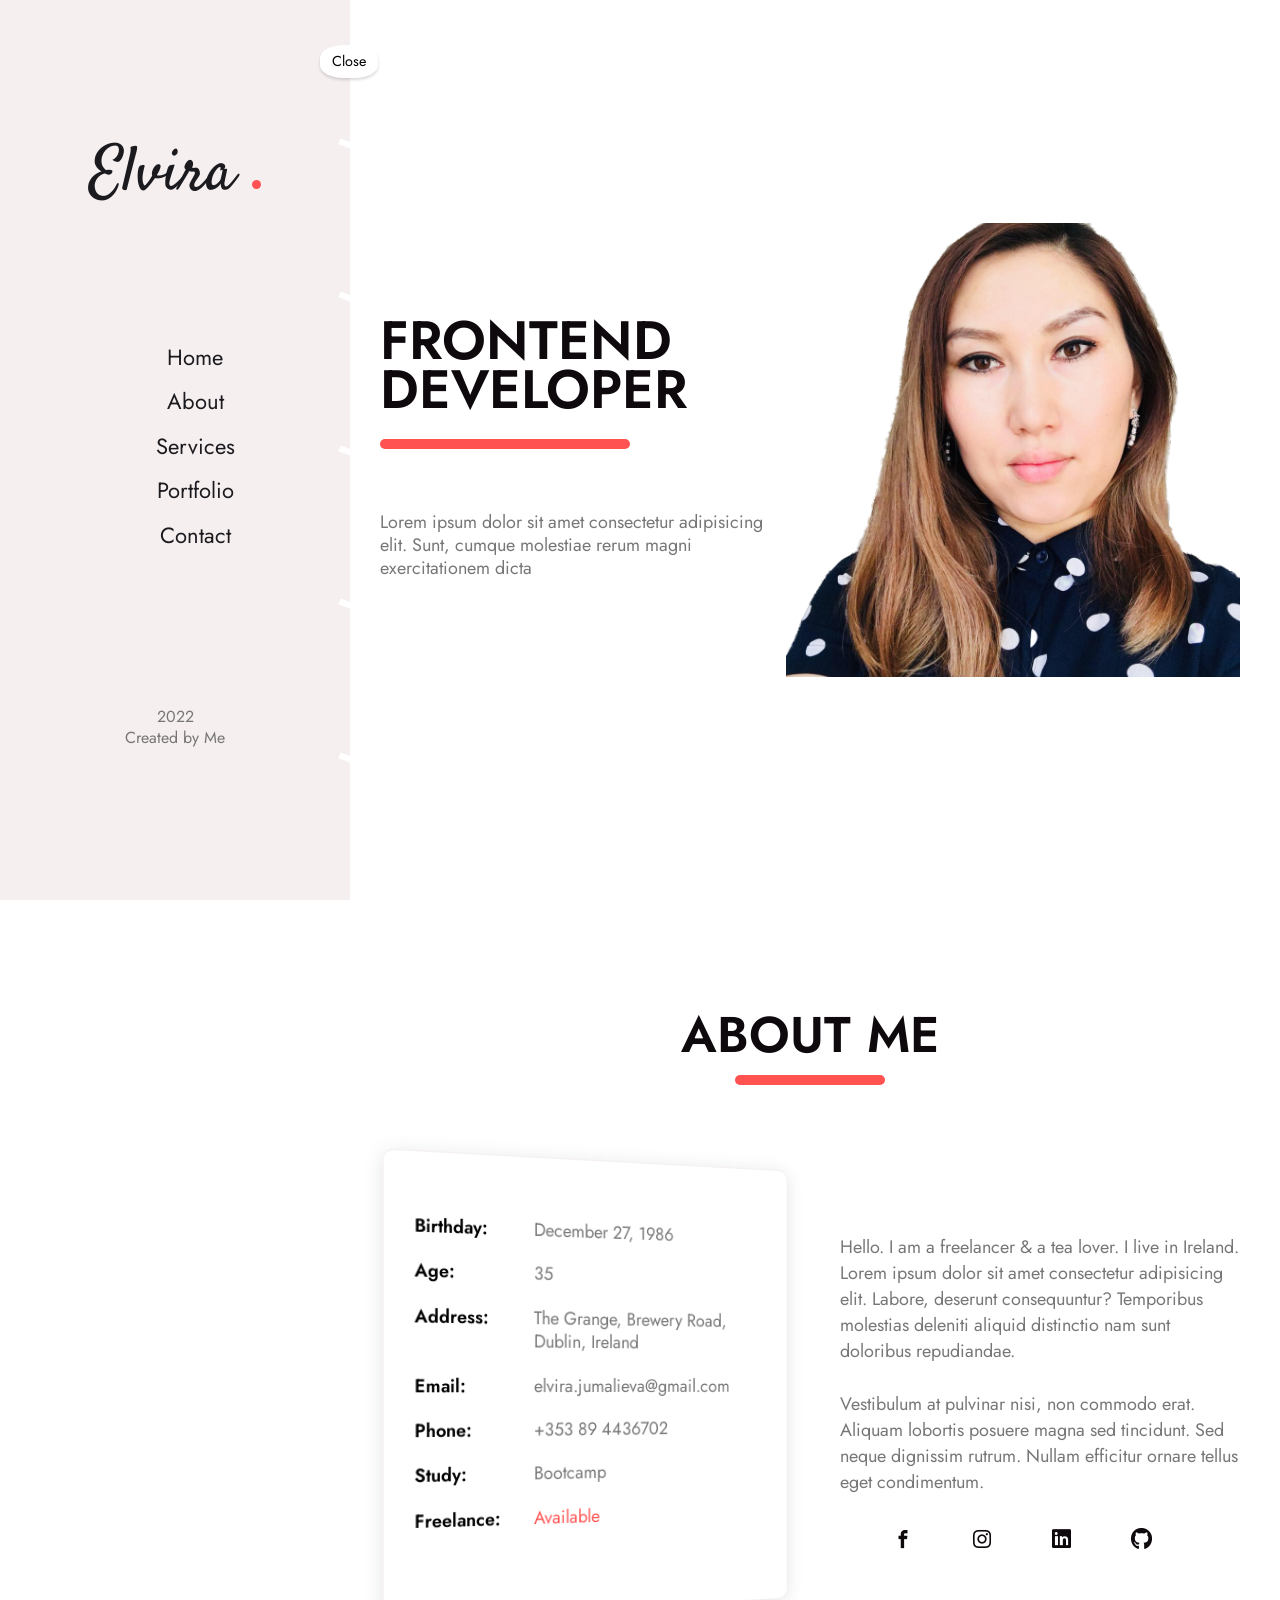
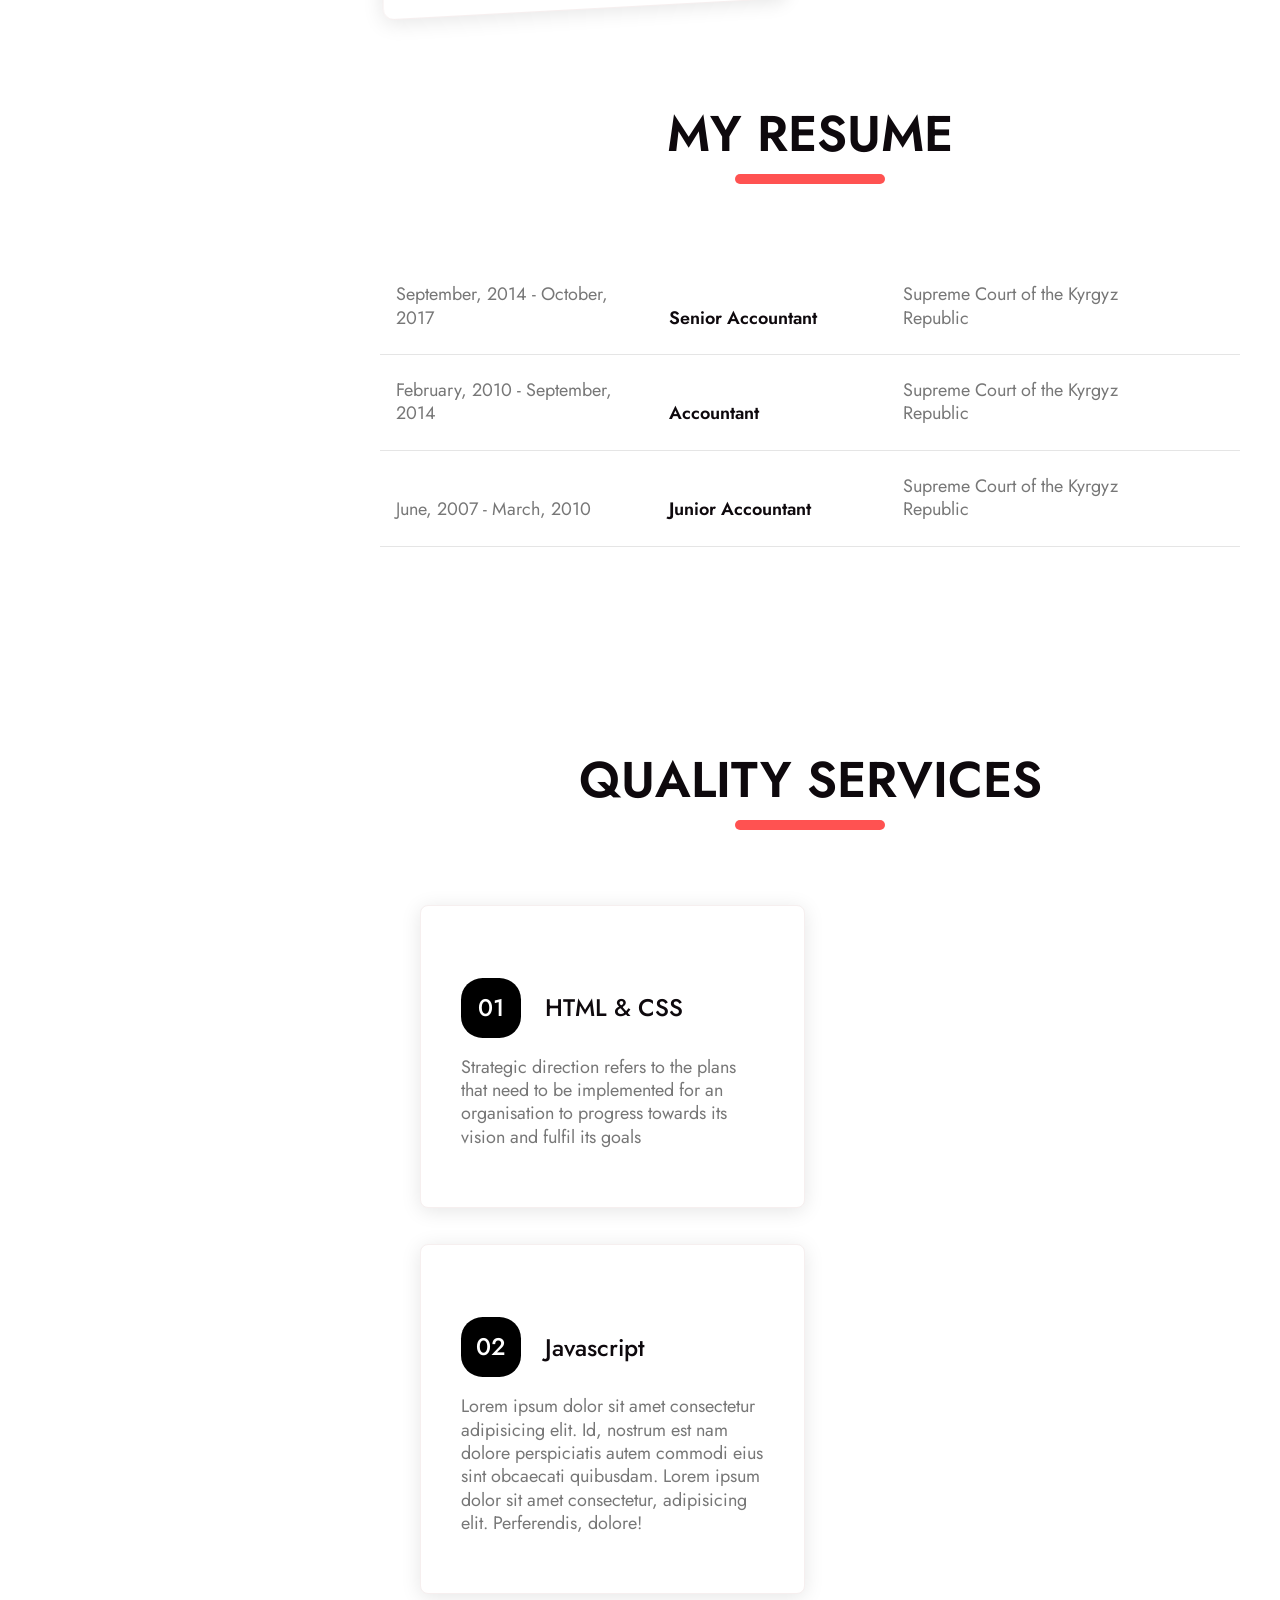
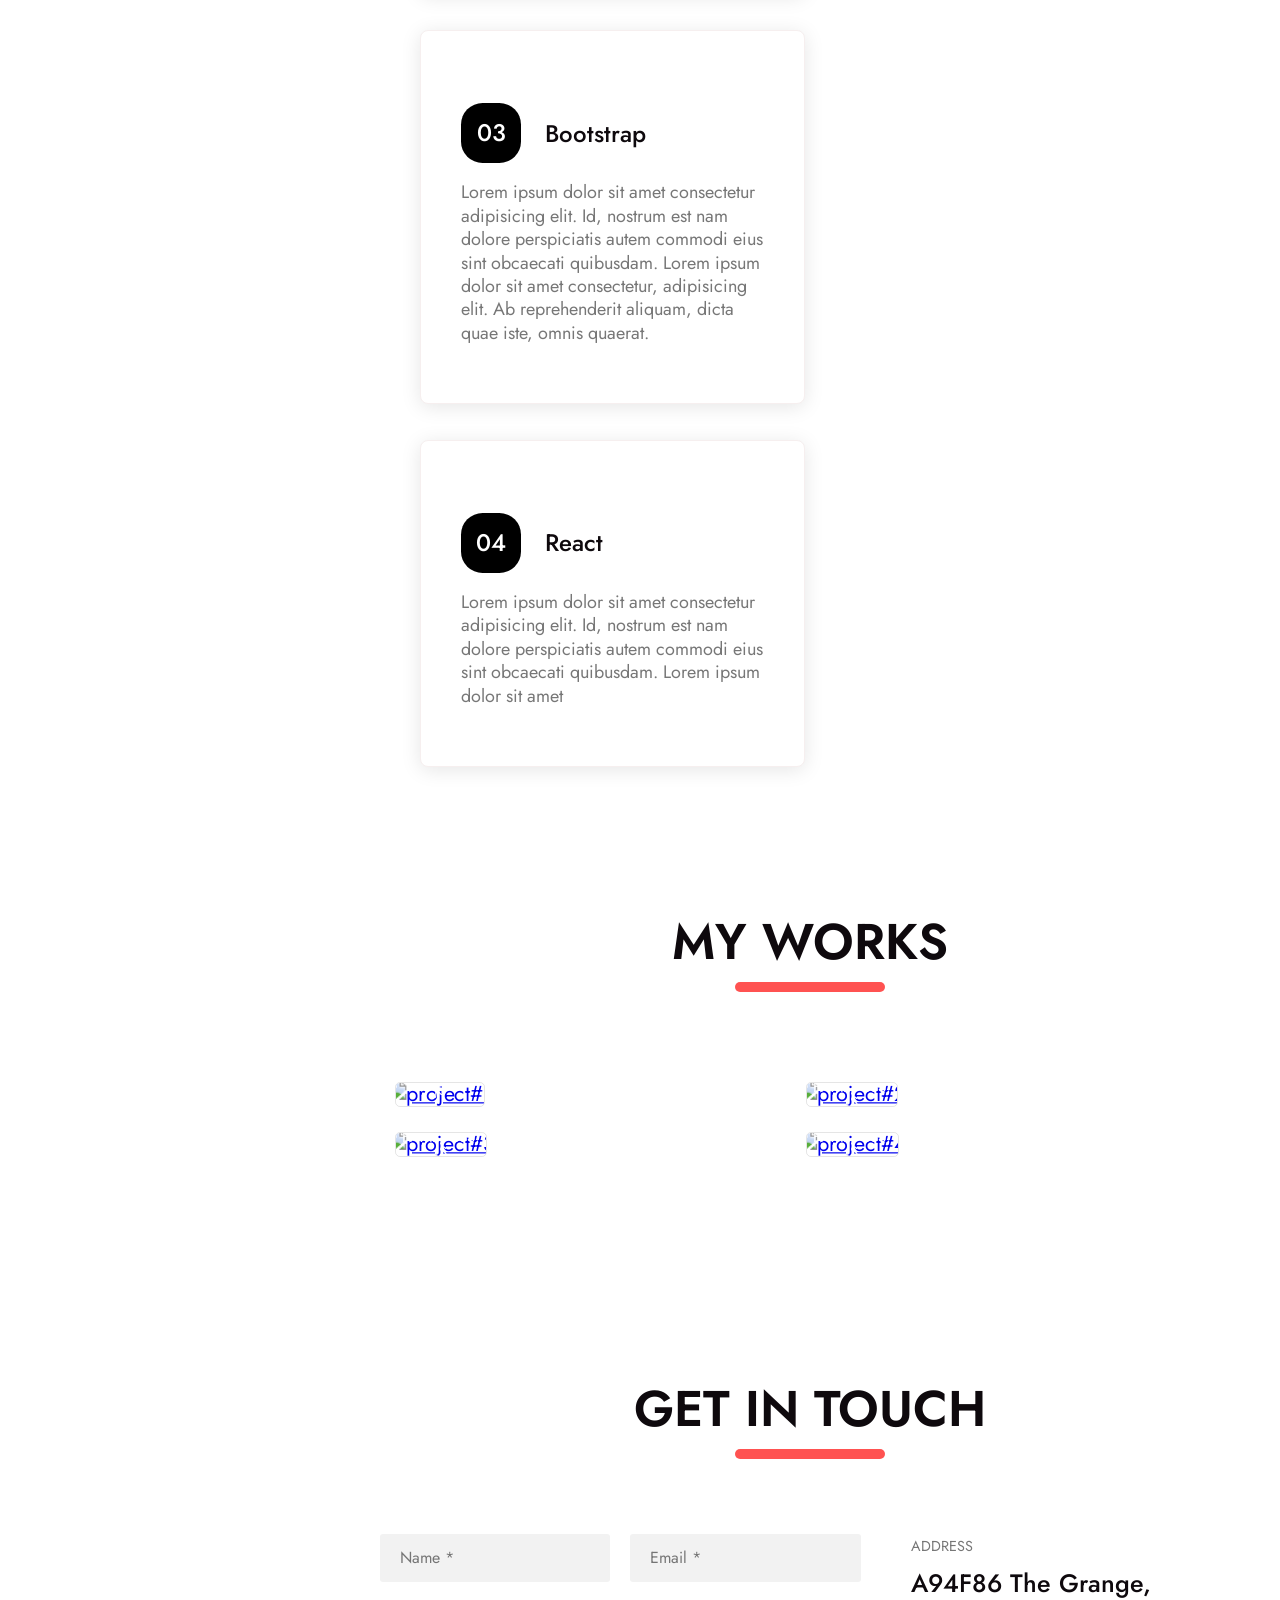
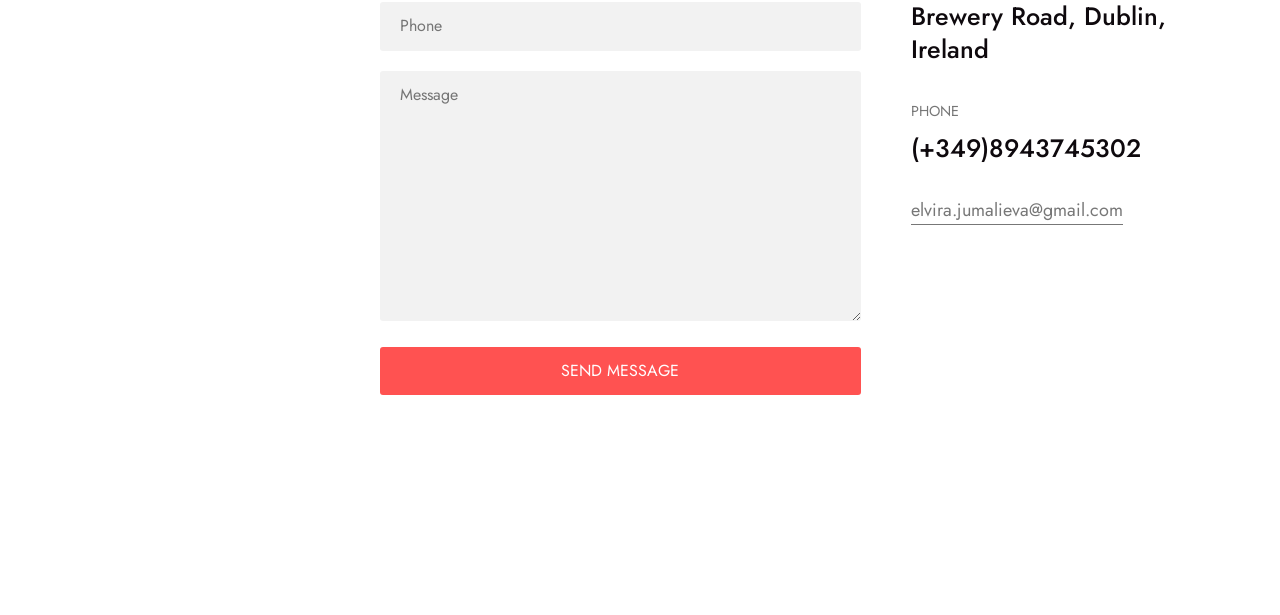
==== commit 1b7b9496: "finished part 2 of rotating shapes file 7" ====
--- a/portfolio /index.html
+++ b/portfolio /index.html
@@ -91,7 +91,7 @@
           <div class="section-about">
             <div class="title-block">
               <div class="title-fixer">
-                <h2 class="title-holder">About me</h2>
+                <h2 class="title-holder" id="aboutH1">About me</h2>
               </div>
             </div>
             <div class="about-content">
@@ -200,17 +200,17 @@
             </div>
             <div class="resume-list">
               <ul>
-                <li class="resume-list-item" data ="resumeItem1">
+                <li class="resume-list-item">
                   <span class="left-text">September, 2014 - October, 2017</span>
                   <span class="middle-text">Senior Accountant</span>
                   <span class="right-text"
                     >Supreme Court of the Kyrgyz Republic</span
                   >
-                  <div data ="resumeItem1" class="resume-tooltip">
+                  <div class="resume-tooltip">
                     <p>Lorem ipsum dolor sit amet consectetur adipisicing elit. Nisi, in maiores ullam animi harum sit facere! Porro adipisci voluptatibus doloremque aspernatur cupiditate quaerat facere earum perferendis magnam error.</p>
                   </div>
                 </li>
-                <li class="resume-list-item" data ="resumeItem2">
+                <li class="resume-list-item">
                   <span class="left-text">
                     February, 2010 - September, 2014</span
                   >
@@ -218,18 +218,18 @@
                   <span class="right-text"
                     >Supreme Court of the Kyrgyz Republic</span
                   >
-                  <div data ="resumeItem2" class="resume-tooltip">
+                  <div class="resume-tooltip">
                     <p>Lorem ipsum dolor sit amet consectetur adipisicing elit. Nisi, in maiores ullam animi harum sit facere! Porro adipisci voluptatibus doloremque aspernatur cupiditate quaerat facere earum perferendis magnam error. Soluta, iusto?</p>
                     <p>Lorem ipsum dolor sit amet consectetur adipisicing elit. Nisi, in maiores ullam animi harum sit facere! Porro adipisci voluptatibus doloremque aspernatur cupiditate quaerat facere earum perferendis magnam error. </p>
                   </div>
                 </li>
-                <li class="resume-list-item" data ="resumeItem3">
+                <li class="resume-list-item">
                   <span class="left-text">June, 2007 - March, 2010</span>
                   <span class="middle-text">Junior Accountant</span>
                   <span class="right-text"
                     >Supreme Court of the Kyrgyz Republic</span
                   >
-                  <div data ="resumeItem3" class="resume-tooltip">
+                  <div class="resume-tooltip">
                     <p>Lorem ipsum dolor sit amet consectetur adipisicing elit. Nisi, in maiores ullam animi harum sit facere! Porro adipisci voluptatibus doloremque aspernatur cupiditate quaerat facere earum perferendis magnam error. Soluta, iusto?</p>
                     <p>Lorem ipsum dolor, sit amet consectetur adipisicing elit. Assumenda praesentium delectus esse perferendis beatae dolorum ducimus dolor fuga eveniet minima?</p>
                   </div>
@@ -488,7 +488,3 @@
   </body>
 </html>
 
-<!-- <span><i class="icon-html5"></i></span>  -->
-<!-- <span><i class="icon-javascript"></i></span> -->
-<!-- <span><i class="icon-react"></i></span> -->
-<!-- <span><i class="icon-bootstrap"></i> -->
